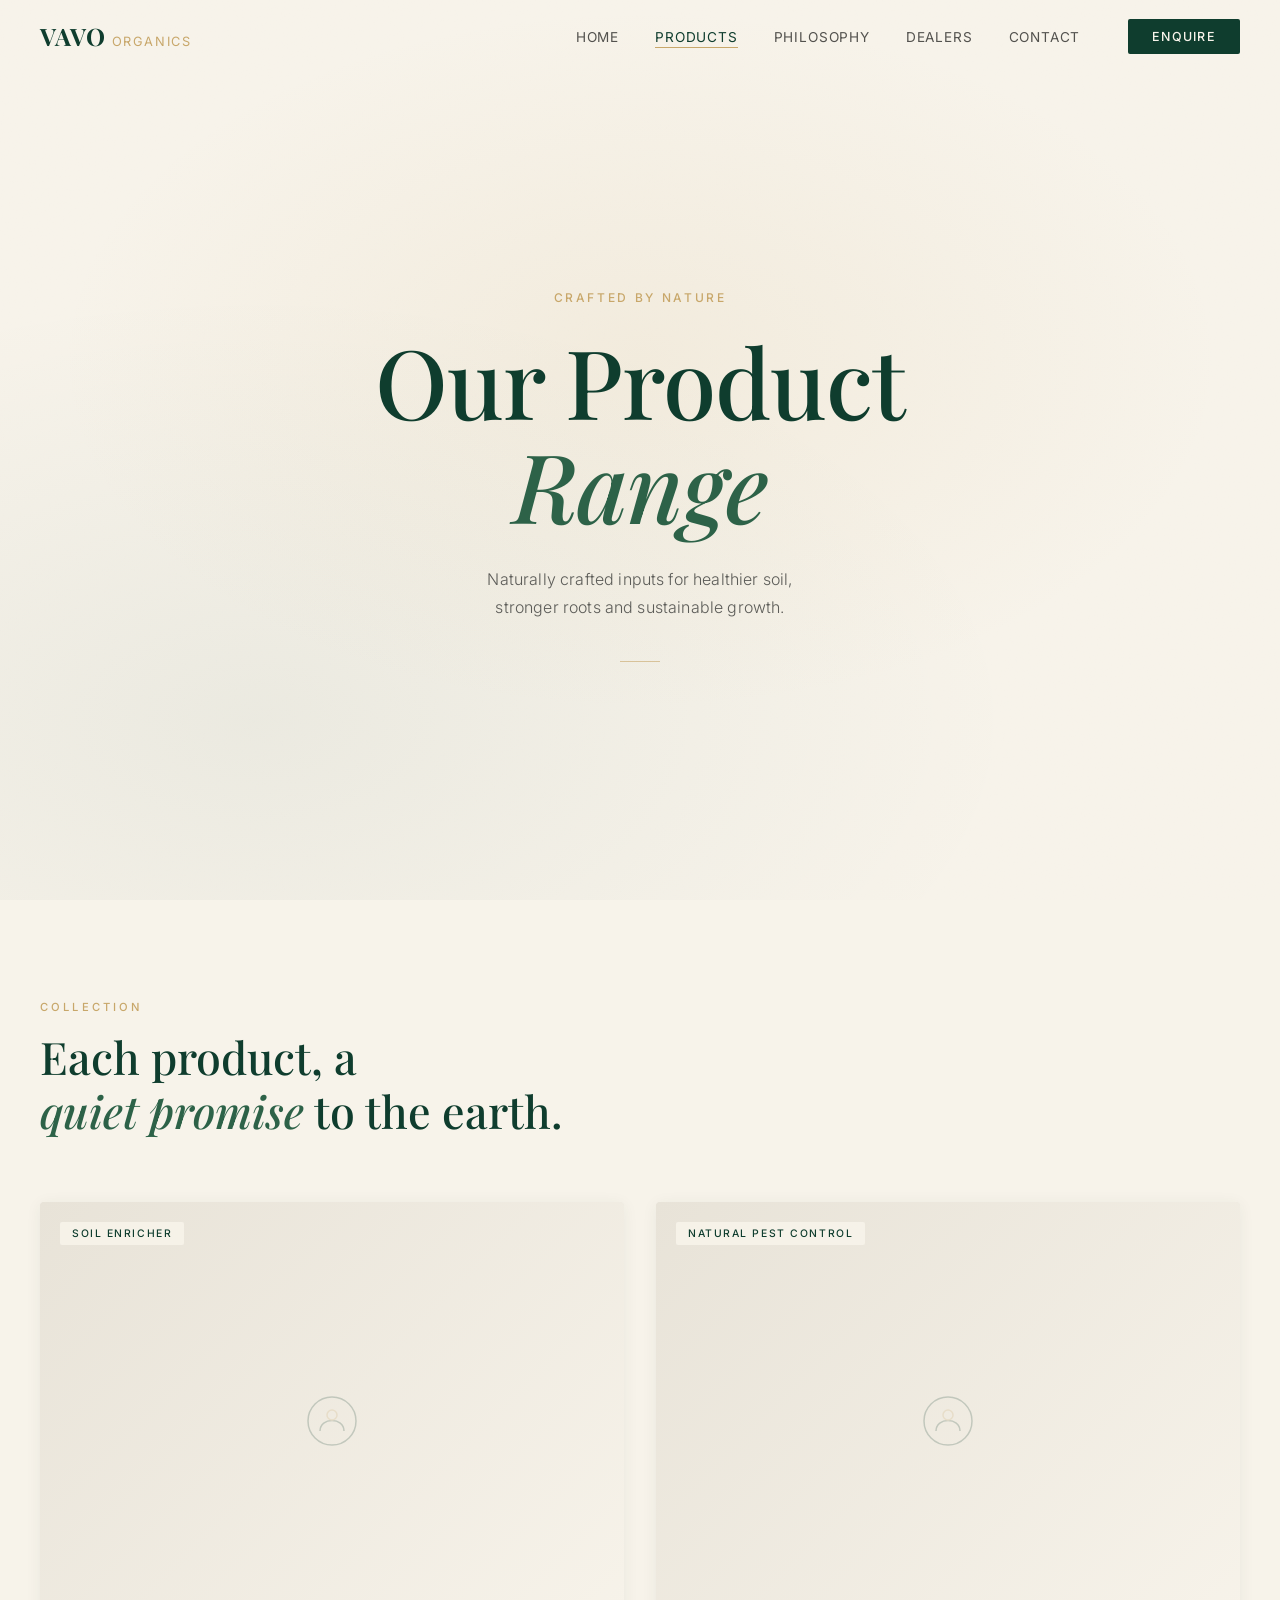
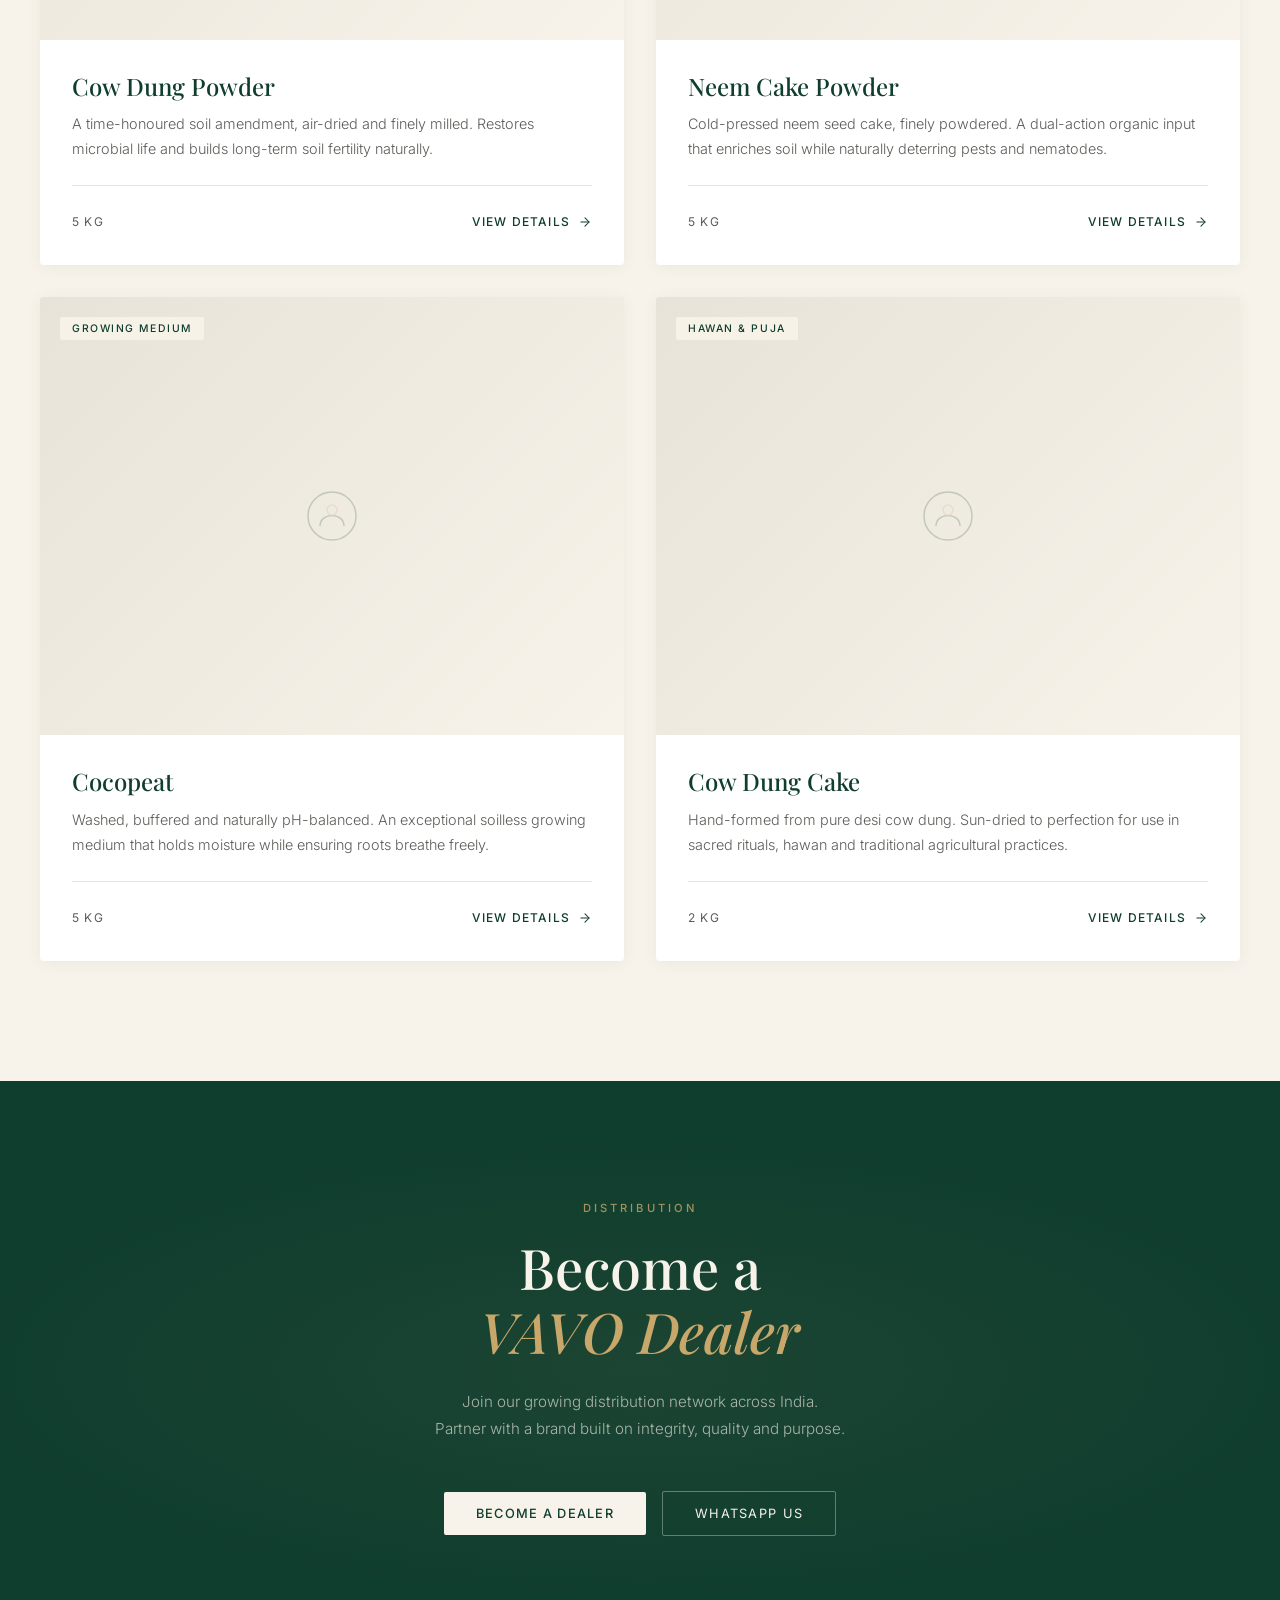
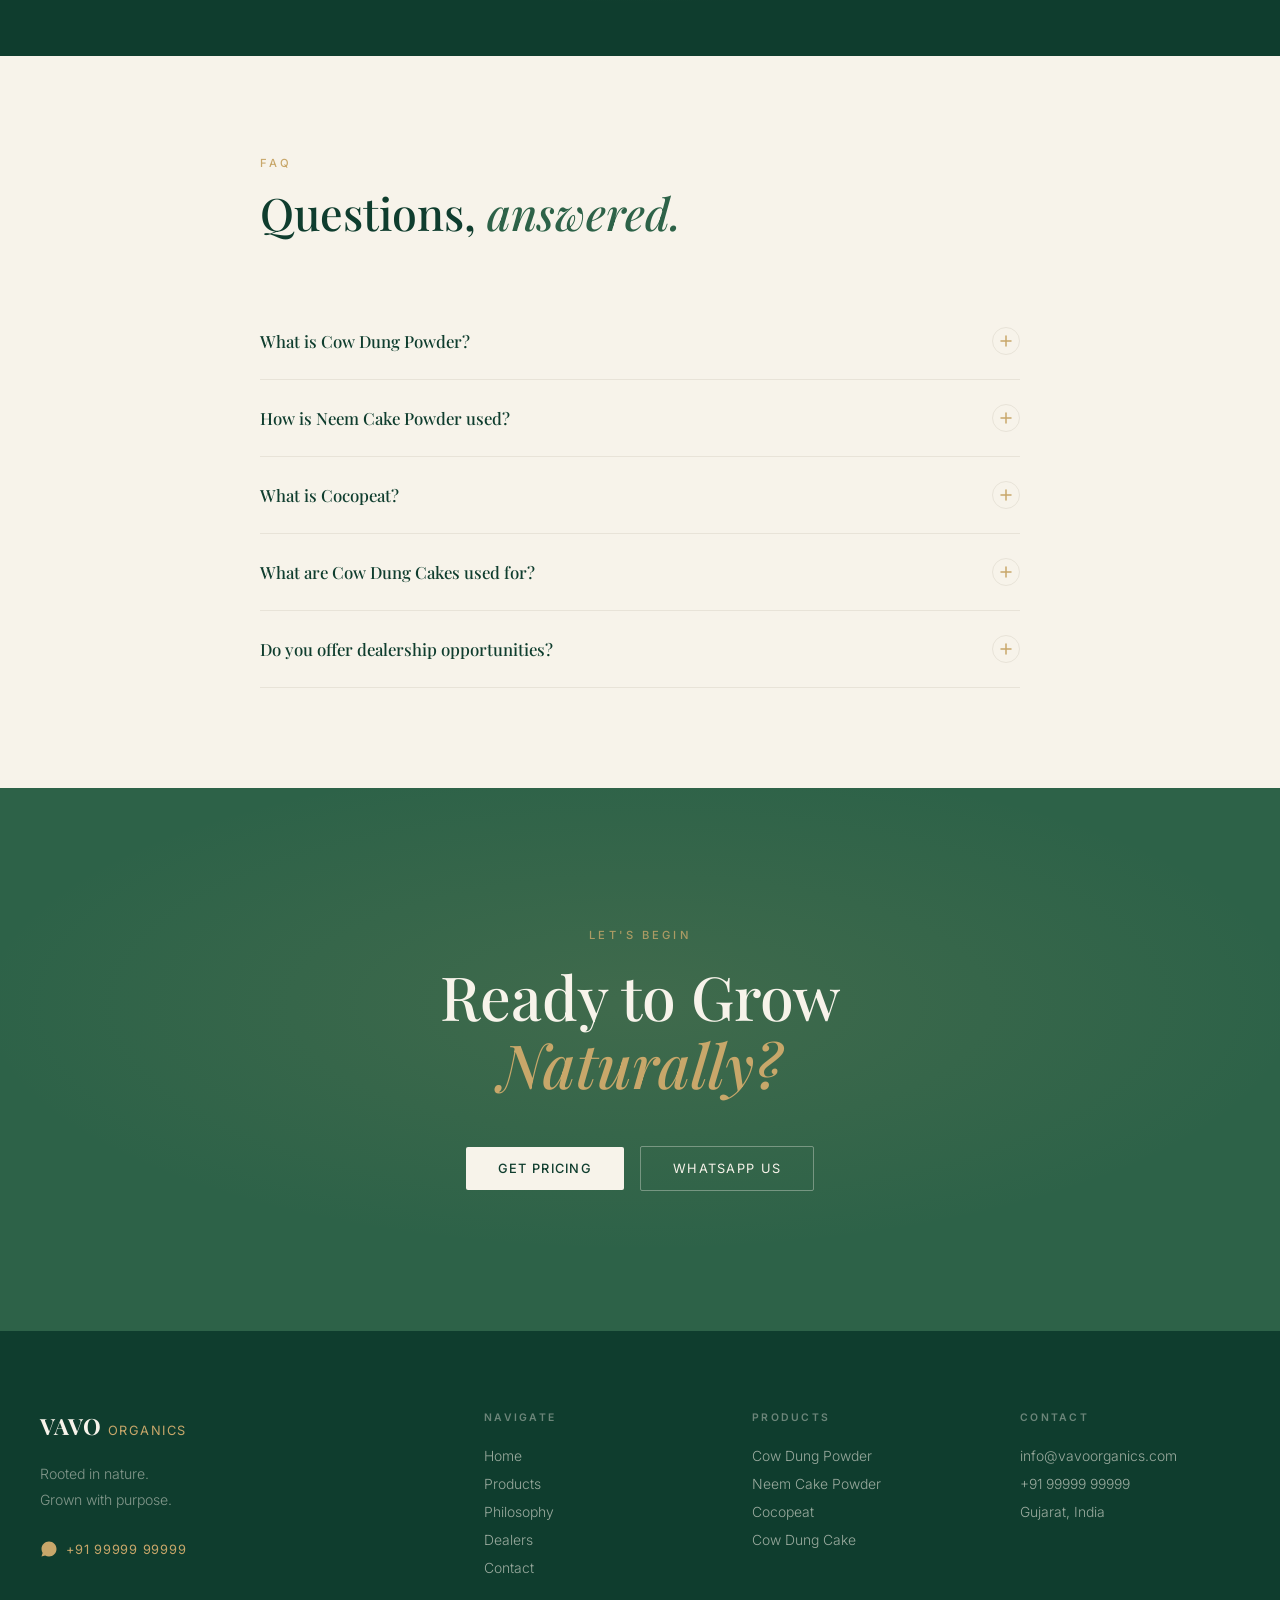
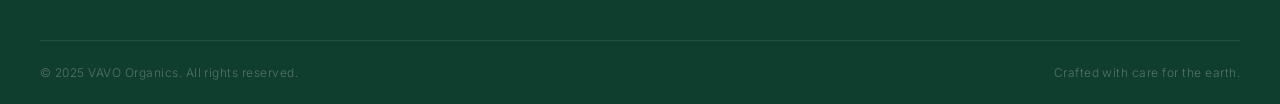
==== products.html @ 6aaead99 "Add files via upload" ====
<!DOCTYPE html>
<html lang="en">
<head>
  <meta charset="UTF-8" />
  <meta name="viewport" content="width=device-width, initial-scale=1.0" />
  <title>Our Products — VAVO Organics</title>
  <link rel="preconnect" href="https://fonts.googleapis.com" />
  <link rel="preconnect" href="https://fonts.gstatic.com" crossorigin />
  <link href="https://fonts.googleapis.com/css2?family=Playfair+Display:ital,wght@0,400;0,500;0,600;0,700;1,400;1,500&family=Inter:wght@300;400;500;600&display=swap" rel="stylesheet" />
  <link rel="stylesheet" href="products.css" />
</head>
<body>

  <!-- ══════════════════════════════════════
       NAVIGATION
  ══════════════════════════════════════ -->
  <header class="nav-header" id="nav-header">
    <nav class="nav-inner">
      <a href="index.html" class="nav-logo">
        <span class="logo-vavo">VAVO</span>
        <span class="logo-organics">Organics</span>
      </a>

      <ul class="nav-links" id="nav-links">
        <li><a href="index.html" class="nav-link">Home</a></li>
        <li><a href="products.html" class="nav-link nav-link--active">Products</a></li>
        <li><a href="index.html#philosophy" class="nav-link">Philosophy</a></li>
        <li><a href="index.html#dealers" class="nav-link">Dealers</a></li>
        <li><a href="index.html#contact" class="nav-link">Contact</a></li>
      </ul>

      <a href="https://wa.me/919999999999?text=Hello%2C%20I%20would%20like%20to%20enquire%20about%20VAVO%20Organics%20products."
         class="btn-enquire" target="_blank" rel="noopener">Enquire</a>

      <button class="nav-hamburger" id="nav-hamburger" aria-label="Toggle menu">
        <span></span><span></span><span></span>
      </button>
    </nav>
  </header>

  <!-- ══════════════════════════════════════
       HERO
  ══════════════════════════════════════ -->
  <section class="hero">
    <div class="hero-bg"></div>
    <div class="hero-content reveal">
      <p class="hero-eyebrow">Crafted by Nature</p>
      <h1 class="hero-heading">Our Product<br /><em>Range</em></h1>
      <p class="hero-sub">Naturally crafted inputs for healthier soil,<br />stronger roots and sustainable growth.</p>
      <div class="hero-divider"></div>
    </div>
  </section>

  <!-- ══════════════════════════════════════
       PRODUCT COLLECTION
  ══════════════════════════════════════ -->
  <section class="collection" id="products">
    <div class="collection-inner">
      <div class="section-label reveal">Collection</div>
      <h2 class="section-heading reveal">Each product, a<br /><em>quiet promise</em> to the earth.</h2>
      <div class="product-grid" id="product-grid">
        <!-- Dynamically injected by products.js -->
      </div>
    </div>
  </section>

  <!-- ══════════════════════════════════════
       PRODUCT DETAIL MODAL
  ══════════════════════════════════════ -->
  <div class="modal-overlay" id="modal-overlay" role="dialog" aria-modal="true" aria-labelledby="modal-title">
    <div class="modal-panel" id="modal-panel">
      <button class="modal-close" id="modal-close" aria-label="Close">&times;</button>
      <div class="modal-layout">
        <div class="modal-image-wrap">
          <img class="modal-image" id="modal-image" src="" alt="" />
          <div class="modal-badge" id="modal-badge"></div>
        </div>
        <div class="modal-body">
          <p class="modal-eyebrow" id="modal-category"></p>
          <h2 class="modal-title" id="modal-title"></h2>
          <p class="modal-weight" id="modal-weight"></p>
          <p class="modal-desc" id="modal-desc"></p>
          <div class="modal-section" id="modal-benefits-wrap">
            <h4 class="modal-section-title">Key Benefits</h4>
            <ul class="modal-list" id="modal-benefits"></ul>
          </div>
          <div class="modal-section" id="modal-usage-wrap">
            <h4 class="modal-section-title">How to Use</h4>
            <p class="modal-usage-text" id="modal-usage"></p>
          </div>
          <a class="btn-whatsapp" id="modal-whatsapp" href="#" target="_blank" rel="noopener">
            <svg width="20" height="20" viewBox="0 0 24 24" fill="currentColor"><path d="M17.472 14.382c-.297-.149-1.758-.867-2.03-.967-.273-.099-.471-.148-.67.15-.197.297-.767.966-.94 1.164-.173.199-.347.223-.644.075-.297-.15-1.255-.463-2.39-1.475-.883-.788-1.48-1.761-1.653-2.059-.173-.297-.018-.458.13-.606.134-.133.298-.347.446-.52.149-.174.198-.298.298-.497.099-.198.05-.371-.025-.52-.075-.149-.669-1.612-.916-2.207-.242-.579-.487-.5-.669-.51-.173-.008-.371-.01-.57-.01-.198 0-.52.074-.792.372-.272.297-1.04 1.016-1.04 2.479 0 1.462 1.065 2.875 1.213 3.074.149.198 2.096 3.2 5.077 4.487.709.306 1.262.489 1.694.625.712.227 1.36.195 1.871.118.571-.085 1.758-.719 2.006-1.413.248-.694.248-1.289.173-1.413-.074-.124-.272-.198-.57-.347z"/><path d="M12.004 2.003C6.478 2.003 2.003 6.478 2.003 12.004c0 1.932.535 3.735 1.465 5.275L2 22l4.84-1.45A9.932 9.932 0 0012.004 22c5.526 0 10.001-4.475 10.001-10.001 0-5.527-4.475-10-10.001-10z"/></svg>
            Enquire on WhatsApp
          </a>
        </div>
      </div>
    </div>
  </div>

  <!-- ══════════════════════════════════════
       DEALER SECTION
  ══════════════════════════════════════ -->
  <section class="dealer-section" id="dealers">
    <div class="dealer-inner reveal">
      <p class="dealer-eyebrow">Distribution</p>
      <h2 class="dealer-heading">Become a<br /><em>VAVO Dealer</em></h2>
      <p class="dealer-text">Join our growing distribution network across India.<br />Partner with a brand built on integrity, quality and purpose.</p>
      <div class="dealer-actions">
        <a href="index.html#contact" class="btn-primary">Become a Dealer</a>
        <a href="https://wa.me/919999999999?text=I%20am%20interested%20in%20becoming%20a%20VAVO%20Organics%20dealer."
           class="btn-ghost" target="_blank" rel="noopener">WhatsApp Us</a>
      </div>
    </div>
  </section>

  <!-- ══════════════════════════════════════
       FAQ
  ══════════════════════════════════════ -->
  <section class="faq-section" id="faq">
    <div class="faq-inner">
      <div class="section-label reveal">FAQ</div>
      <h2 class="section-heading reveal">Questions, <em>answered.</em></h2>
      <div class="faq-list" id="faq-list">
        <!-- Injected by JS -->
      </div>
    </div>
  </section>

  <!-- ══════════════════════════════════════
       FINAL CTA
  ══════════════════════════════════════ -->
  <section class="cta-section">
    <div class="cta-texture"></div>
    <div class="cta-inner reveal">
      <p class="cta-eyebrow">Let's Begin</p>
      <h2 class="cta-heading">Ready to Grow<br /><em>Naturally?</em></h2>
      <div class="cta-actions">
        <a href="https://wa.me/919999999999?text=I%20would%20like%20to%20get%20pricing%20for%20VAVO%20Organics%20products."
           class="btn-primary" target="_blank" rel="noopener">Get Pricing</a>
        <a href="https://wa.me/919999999999" class="btn-ghost" target="_blank" rel="noopener">WhatsApp Us</a>
      </div>
    </div>
  </section>

  <!-- ══════════════════════════════════════
       FOOTER
  ══════════════════════════════════════ -->
  <footer class="site-footer">
    <div class="footer-inner">
      <div class="footer-brand">
        <a href="index.html" class="footer-logo">
          <span class="logo-vavo">VAVO</span>
          <span class="logo-organics">Organics</span>
        </a>
        <p class="footer-tagline">Rooted in nature. <br />Grown with purpose.</p>
        <a href="https://wa.me/919999999999" class="footer-whatsapp" target="_blank" rel="noopener">
          <svg width="18" height="18" viewBox="0 0 24 24" fill="currentColor"><path d="M17.472 14.382c-.297-.149-1.758-.867-2.03-.967-.273-.099-.471-.148-.67.15-.197.297-.767.966-.94 1.164-.173.199-.347.223-.644.075-.297-.15-1.255-.463-2.39-1.475-.883-.788-1.48-1.761-1.653-2.059-.173-.297-.018-.458.13-.606.134-.133.298-.347.446-.52.149-.174.198-.298.298-.497.099-.198.05-.371-.025-.52-.075-.149-.669-1.612-.916-2.207-.242-.579-.487-.5-.669-.51-.173-.008-.371-.01-.57-.01-.198 0-.52.074-.792.372-.272.297-1.04 1.016-1.04 2.479 0 1.462 1.065 2.875 1.213 3.074.149.198 2.096 3.2 5.077 4.487.709.306 1.262.489 1.694.625.712.227 1.36.195 1.871.118.571-.085 1.758-.719 2.006-1.413.248-.694.248-1.289.173-1.413-.074-.124-.272-.198-.57-.347z"/><path d="M12.004 2.003C6.478 2.003 2.003 6.478 2.003 12.004c0 1.932.535 3.735 1.465 5.275L2 22l4.84-1.45A9.932 9.932 0 0012.004 22c5.526 0 10.001-4.475 10.001-10.001 0-5.527-4.475-10-10.001-10z"/></svg>
          +91 99999 99999
        </a>
      </div>
      <div class="footer-col">
        <h4 class="footer-col-title">Navigate</h4>
        <ul class="footer-col-links">
          <li><a href="index.html">Home</a></li>
          <li><a href="products.html">Products</a></li>
          <li><a href="index.html#philosophy">Philosophy</a></li>
          <li><a href="index.html#dealers">Dealers</a></li>
          <li><a href="index.html#contact">Contact</a></li>
        </ul>
      </div>
      <div class="footer-col">
        <h4 class="footer-col-title">Products</h4>
        <ul class="footer-col-links">
          <li><a href="#products">Cow Dung Powder</a></li>
          <li><a href="#products">Neem Cake Powder</a></li>
          <li><a href="#products">Cocopeat</a></li>
          <li><a href="#products">Cow Dung Cake</a></li>
        </ul>
      </div>
      <div class="footer-col">
        <h4 class="footer-col-title">Contact</h4>
        <ul class="footer-col-links footer-col-links--contact">
          <li>info@vavoorganics.com</li>
          <li>+91 99999 99999</li>
          <li>Gujarat, India</li>
        </ul>
      </div>
    </div>
    <div class="footer-bottom">
      <p>&copy; 2025 VAVO Organics. All rights reserved.</p>
      <p>Crafted with care for the earth.</p>
    </div>
  </footer>

  <script src="products.js"></script>
</body>
</html>
---- products.css ----
/* ════════════════════════════════════════════
   VAVO ORGANICS — products.css
   Premium Luxury Organic Brand
   Design Language: Aesop × Apple × Fine Terroir
════════════════════════════════════════════ */

/* ─── TOKENS ─────────────────────────────── */
:root {
  --forest:    #0F3D2E;
  --parchment: #F7F3EA;
  --gold:      #C8A76A;
  --sage:      #2D6248;
  --mist:      #E8E3D8;
  --text:      #1C1C1A;
  --text-muted:#5C5C58;
  --white:     #FFFFFF;

  --ff-head:  'Playfair Display', Georgia, serif;
  --ff-body:  'Inter', system-ui, sans-serif;

  --ease-luxury: cubic-bezier(0.25, 0.46, 0.45, 0.94);
  --ease-spring: cubic-bezier(0.34, 1.56, 0.64, 1);

  --nav-h: 72px;
}

/* ─── RESET ──────────────────────────────── */
*, *::before, *::after { box-sizing: border-box; margin: 0; padding: 0; }
html { scroll-behavior: smooth; -webkit-font-smoothing: antialiased; }
body {
  font-family: var(--ff-body);
  color: var(--text);
  background: var(--parchment);
  overflow-x: hidden;
}
a { text-decoration: none; color: inherit; }
ul { list-style: none; }
img { display: block; max-width: 100%; }
button { cursor: pointer; border: none; background: none; font-family: inherit; }

/* ─── REVEAL ANIMATION ───────────────────── */
.reveal {
  opacity: 0;
  transform: translateY(32px);
  transition: opacity 0.8s var(--ease-luxury), transform 0.8s var(--ease-luxury);
}
.reveal.visible {
  opacity: 1;
  transform: translateY(0);
}
.reveal-delay-1 { transition-delay: 0.1s; }
.reveal-delay-2 { transition-delay: 0.2s; }
.reveal-delay-3 { transition-delay: 0.3s; }
.reveal-delay-4 { transition-delay: 0.4s; }

/* ─── NAVIGATION ─────────────────────────── */
.nav-header {
  position: fixed;
  top: 0; left: 0; right: 0;
  height: var(--nav-h);
  z-index: 900;
  transition: background 0.4s var(--ease-luxury), box-shadow 0.4s var(--ease-luxury);
}
.nav-header.scrolled {
  background: rgba(247, 243, 234, 0.88);
  backdrop-filter: blur(20px) saturate(1.4);
  -webkit-backdrop-filter: blur(20px) saturate(1.4);
  box-shadow: 0 1px 0 rgba(15, 61, 46, 0.08);
}
.nav-inner {
  max-width: 1280px;
  margin: 0 auto;
  padding: 0 40px;
  height: 100%;
  display: flex;
  align-items: center;
  gap: 48px;
}
.nav-logo {
  display: flex;
  align-items: baseline;
  gap: 6px;
  flex-shrink: 0;
}
.logo-vavo {
  font-family: var(--ff-head);
  font-size: 1.5rem;
  font-weight: 700;
  letter-spacing: 0.04em;
  color: var(--forest);
}
.logo-organics {
  font-family: var(--ff-body);
  font-size: 0.8rem;
  font-weight: 400;
  letter-spacing: 0.12em;
  color: var(--gold);
  text-transform: uppercase;
}
.nav-links {
  display: flex;
  align-items: center;
  gap: 36px;
  margin-left: auto;
}
.nav-link {
  font-size: 0.85rem;
  font-weight: 400;
  letter-spacing: 0.06em;
  color: var(--text);
  text-transform: uppercase;
  opacity: 0.75;
  transition: opacity 0.25s, color 0.25s;
  position: relative;
}
.nav-link::after {
  content: '';
  position: absolute;
  bottom: -3px; left: 0; right: 0;
  height: 1px;
  background: var(--gold);
  transform: scaleX(0);
  transform-origin: left;
  transition: transform 0.3s var(--ease-luxury);
}
.nav-link:hover { opacity: 1; color: var(--forest); }
.nav-link:hover::after { transform: scaleX(1); }
.nav-link--active { opacity: 1; color: var(--forest); }
.nav-link--active::after { transform: scaleX(1); }

.btn-enquire {
  display: inline-flex;
  align-items: center;
  padding: 10px 24px;
  background: var(--forest);
  color: var(--parchment);
  font-size: 0.78rem;
  font-weight: 500;
  letter-spacing: 0.1em;
  text-transform: uppercase;
  border-radius: 2px;
  flex-shrink: 0;
  transition: background 0.3s var(--ease-luxury), transform 0.2s;
}
.btn-enquire:hover {
  background: var(--sage);
  transform: translateY(-1px);
}

.nav-hamburger {
  display: none;
  flex-direction: column;
  gap: 5px;
  padding: 4px;
  margin-left: auto;
}
.nav-hamburger span {
  display: block;
  width: 24px; height: 1.5px;
  background: var(--forest);
  transition: transform 0.3s, opacity 0.3s;
}
.nav-hamburger.open span:nth-child(1) { transform: translateY(6.5px) rotate(45deg); }
.nav-hamburger.open span:nth-child(2) { opacity: 0; }
.nav-hamburger.open span:nth-child(3) { transform: translateY(-6.5px) rotate(-45deg); }

/* ─── HERO ───────────────────────────────── */
.hero {
  min-height: 100svh;
  display: flex;
  align-items: center;
  justify-content: center;
  text-align: center;
  position: relative;
  padding: calc(var(--nav-h) + 60px) 24px 80px;
  overflow: hidden;
}
.hero-bg {
  position: absolute;
  inset: 0;
  background:
    radial-gradient(ellipse 70% 60% at 50% 40%, rgba(200,167,106,0.10) 0%, transparent 65%),
    radial-gradient(ellipse 100% 80% at 20% 80%, rgba(15,61,46,0.05) 0%, transparent 60%),
    var(--parchment);
  z-index: 0;
}
/* Noise texture overlay */
.hero-bg::after {
  content: '';
  position: absolute;
  inset: 0;
  background-image: url("data:image/svg+xml,%3Csvg xmlns='http://www.w3.org/2000/svg' width='400' height='400'%3E%3Cfilter id='n'%3E%3CfeTurbulence type='fractalNoise' baseFrequency='0.85' numOctaves='4' stitchTiles='stitch'/%3E%3C/filter%3E%3Crect width='400' height='400' filter='url(%23n)' opacity='0.025'/%3E%3C/svg%3E");
  opacity: 0.5;
  pointer-events: none;
}
.hero-content {
  position: relative;
  z-index: 1;
  max-width: 680px;
}
.hero-eyebrow {
  font-family: var(--ff-body);
  font-size: 0.75rem;
  font-weight: 500;
  letter-spacing: 0.22em;
  text-transform: uppercase;
  color: var(--gold);
  margin-bottom: 24px;
}
.hero-heading {
  font-family: var(--ff-head);
  font-size: clamp(3rem, 8vw, 6rem);
  font-weight: 500;
  line-height: 1.08;
  color: var(--forest);
  margin-bottom: 28px;
  letter-spacing: -0.01em;
}
.hero-heading em {
  font-style: italic;
  color: var(--sage);
}
.hero-sub {
  font-size: 1rem;
  font-weight: 300;
  line-height: 1.75;
  color: var(--text-muted);
  letter-spacing: 0.01em;
}
.hero-divider {
  width: 40px;
  height: 1px;
  background: var(--gold);
  margin: 40px auto 0;
  opacity: 0.6;
}

/* ─── SHARED SECTION LABELS ──────────────── */
.section-label {
  font-size: 0.7rem;
  font-weight: 500;
  letter-spacing: 0.28em;
  text-transform: uppercase;
  color: var(--gold);
  margin-bottom: 16px;
}
.section-heading {
  font-family: var(--ff-head);
  font-size: clamp(1.8rem, 4vw, 2.8rem);
  font-weight: 500;
  line-height: 1.2;
  color: var(--forest);
  margin-bottom: 64px;
}
.section-heading em {
  font-style: italic;
  color: var(--sage);
}

/* ─── SHARED BUTTONS ─────────────────────── */
.btn-primary {
  display: inline-flex;
  align-items: center;
  gap: 8px;
  padding: 14px 32px;
  background: var(--parchment);
  color: var(--forest);
  font-size: 0.8rem;
  font-weight: 500;
  letter-spacing: 0.1em;
  text-transform: uppercase;
  border-radius: 2px;
  transition: background 0.3s, transform 0.2s, box-shadow 0.3s;
}
.btn-primary:hover {
  background: var(--mist);
  transform: translateY(-2px);
  box-shadow: 0 8px 24px rgba(15,61,46,0.12);
}
.btn-ghost {
  display: inline-flex;
  align-items: center;
  gap: 8px;
  padding: 14px 32px;
  border: 1px solid rgba(247,243,234,0.35);
  color: var(--parchment);
  font-size: 0.8rem;
  font-weight: 400;
  letter-spacing: 0.1em;
  text-transform: uppercase;
  border-radius: 2px;
  transition: border-color 0.3s, background 0.3s, transform 0.2s;
}
.btn-ghost:hover {
  border-color: rgba(247,243,234,0.7);
  background: rgba(247,243,234,0.08);
  transform: translateY(-2px);
}

/* ─── PRODUCT COLLECTION ─────────────────── */
.collection {
  padding: 100px 24px 120px;
}
.collection-inner {
  max-width: 1200px;
  margin: 0 auto;
}
.product-grid {
  display: grid;
  grid-template-columns: repeat(2, 1fr);
  gap: 32px;
}

/* ─── PRODUCT CARD ───────────────────────── */
.product-card {
  background: var(--white);
  border-radius: 4px;
  overflow: hidden;
  display: flex;
  flex-direction: column;
  cursor: pointer;
  box-shadow: 0 2px 16px rgba(15,61,46,0.06);
  transition: transform 0.45s var(--ease-luxury), box-shadow 0.45s var(--ease-luxury);
  opacity: 0;
  transform: translateY(40px);
}
.product-card.visible {
  opacity: 1;
  transform: translateY(0);
}
.product-card:hover {
  transform: translateY(-8px);
  box-shadow: 0 24px 56px rgba(15,61,46,0.14);
}
.card-image-wrap {
  position: relative;
  aspect-ratio: 4/3;
  overflow: hidden;
  background: var(--mist);
}
.card-image {
  width: 100%; height: 100%;
  object-fit: cover;
  transition: transform 0.7s var(--ease-luxury);
}
.product-card:hover .card-image {
  transform: scale(1.04);
}
/* Fallback placeholder when image missing */
.card-image-placeholder {
  width: 100%; height: 100%;
  display: flex;
  align-items: center;
  justify-content: center;
  background: linear-gradient(135deg, var(--mist) 0%, var(--parchment) 100%);
}
.card-image-placeholder svg {
  opacity: 0.2;
}
.card-badge {
  position: absolute;
  top: 20px; left: 20px;
  padding: 5px 12px;
  background: rgba(247,243,234,0.92);
  backdrop-filter: blur(8px);
  -webkit-backdrop-filter: blur(8px);
  font-size: 0.65rem;
  font-weight: 500;
  letter-spacing: 0.15em;
  text-transform: uppercase;
  color: var(--forest);
  border-radius: 2px;
}
.card-body {
  padding: 32px 32px 28px;
  flex: 1;
  display: flex;
  flex-direction: column;
}
.card-name {
  font-family: var(--ff-head);
  font-size: 1.5rem;
  font-weight: 500;
  color: var(--forest);
  margin-bottom: 12px;
  line-height: 1.2;
}
.card-desc {
  font-size: 0.9rem;
  line-height: 1.7;
  color: var(--text-muted);
  font-weight: 300;
  flex: 1;
  margin-bottom: 24px;
}
.card-footer {
  display: flex;
  align-items: center;
  justify-content: space-between;
  padding-top: 20px;
  border-top: 1px solid var(--mist);
}
.card-weight {
  font-size: 0.75rem;
  font-weight: 400;
  letter-spacing: 0.1em;
  color: var(--text-muted);
  text-transform: uppercase;
}
.card-cta {
  display: inline-flex;
  align-items: center;
  gap: 8px;
  font-size: 0.75rem;
  font-weight: 500;
  letter-spacing: 0.1em;
  text-transform: uppercase;
  color: var(--forest);
  padding: 8px 0;
  position: relative;
}
.card-cta::after {
  content: '';
  position: absolute;
  bottom: 4px; left: 0; right: 0;
  height: 1px;
  background: var(--gold);
  transform: scaleX(0);
  transform-origin: left;
  transition: transform 0.3s var(--ease-luxury);
}
.product-card:hover .card-cta::after { transform: scaleX(1); }
.card-cta svg {
  transition: transform 0.3s var(--ease-luxury);
}
.product-card:hover .card-cta svg { transform: translateX(4px); }

/* ─── MODAL ──────────────────────────────── */
.modal-overlay {
  position: fixed;
  inset: 0;
  z-index: 1000;
  display: flex;
  align-items: center;
  justify-content: center;
  padding: 24px;
  background: rgba(15,30,24,0.7);
  backdrop-filter: blur(12px);
  -webkit-backdrop-filter: blur(12px);
  opacity: 0;
  pointer-events: none;
  transition: opacity 0.4s var(--ease-luxury);
}
.modal-overlay.open {
  opacity: 1;
  pointer-events: all;
}
.modal-panel {
  position: relative;
  width: 100%;
  max-width: 860px;
  max-height: 90svh;
  overflow-y: auto;
  background: var(--parchment);
  border-radius: 6px;
  box-shadow: 0 40px 100px rgba(0,0,0,0.3);
  transform: translateY(32px) scale(0.97);
  transition: transform 0.45s var(--ease-luxury);
}
.modal-overlay.open .modal-panel {
  transform: translateY(0) scale(1);
}
.modal-close {
  position: absolute;
  top: 20px; right: 24px;
  width: 36px; height: 36px;
  border-radius: 50%;
  background: rgba(15,61,46,0.08);
  font-size: 1.2rem;
  color: var(--forest);
  display: flex;
  align-items: center;
  justify-content: center;
  z-index: 10;
  transition: background 0.25s, transform 0.25s;
}
.modal-close:hover { background: rgba(15,61,46,0.15); transform: rotate(90deg); }
.modal-layout {
  display: grid;
  grid-template-columns: 1fr 1fr;
}
.modal-image-wrap {
  position: relative;
  overflow: hidden;
  min-height: 420px;
  background: var(--mist);
  border-radius: 6px 0 0 6px;
}
.modal-image {
  width: 100%; height: 100%;
  object-fit: cover;
}
.modal-badge {
  position: absolute;
  top: 20px; left: 20px;
  padding: 5px 12px;
  background: rgba(247,243,234,0.92);
  backdrop-filter: blur(8px);
  font-size: 0.65rem;
  font-weight: 500;
  letter-spacing: 0.15em;
  text-transform: uppercase;
  color: var(--forest);
  border-radius: 2px;
}
.modal-body {
  padding: 48px 40px;
  display: flex;
  flex-direction: column;
}
.modal-eyebrow {
  font-size: 0.7rem;
  font-weight: 500;
  letter-spacing: 0.22em;
  text-transform: uppercase;
  color: var(--gold);
  margin-bottom: 12px;
}
.modal-title {
  font-family: var(--ff-head);
  font-size: 1.8rem;
  font-weight: 500;
  color: var(--forest);
  line-height: 1.2;
  margin-bottom: 8px;
}
.modal-weight {
  font-size: 0.75rem;
  letter-spacing: 0.1em;
  text-transform: uppercase;
  color: var(--text-muted);
  margin-bottom: 20px;
  padding-bottom: 20px;
  border-bottom: 1px solid var(--mist);
}
.modal-desc {
  font-size: 0.9rem;
  line-height: 1.75;
  color: var(--text-muted);
  font-weight: 300;
  margin-bottom: 24px;
}
.modal-section {
  margin-bottom: 20px;
}
.modal-section-title {
  font-size: 0.7rem;
  font-weight: 600;
  letter-spacing: 0.18em;
  text-transform: uppercase;
  color: var(--forest);
  margin-bottom: 10px;
}
.modal-list {
  padding-left: 0;
  list-style: none;
  display: flex;
  flex-direction: column;
  gap: 6px;
}
.modal-list li {
  font-size: 0.87rem;
  line-height: 1.6;
  color: var(--text-muted);
  font-weight: 300;
  padding-left: 16px;
  position: relative;
}
.modal-list li::before {
  content: '—';
  position: absolute;
  left: 0;
  color: var(--gold);
  font-size: 0.7rem;
}
.modal-usage-text {
  font-size: 0.87rem;
  line-height: 1.7;
  color: var(--text-muted);
  font-weight: 300;
}
.btn-whatsapp {
  display: inline-flex;
  align-items: center;
  gap: 10px;
  margin-top: auto;
  padding-top: 24px;
  padding: 14px 24px;
  background: var(--forest);
  color: var(--parchment);
  font-size: 0.78rem;
  font-weight: 500;
  letter-spacing: 0.1em;
  text-transform: uppercase;
  border-radius: 2px;
  align-self: flex-start;
  margin-top: auto;
  transition: background 0.3s, transform 0.2s;
}
.btn-whatsapp:hover { background: var(--sage); transform: translateY(-1px); }

/* ─── DEALER SECTION ─────────────────────── */
.dealer-section {
  padding: 120px 24px;
  background: var(--forest);
  text-align: center;
  position: relative;
  overflow: hidden;
}
.dealer-section::before {
  content: '';
  position: absolute;
  inset: 0;
  background: radial-gradient(ellipse 80% 60% at 50% 50%, rgba(200,167,106,0.07) 0%, transparent 70%);
  pointer-events: none;
}
.dealer-inner {
  position: relative;
  z-index: 1;
  max-width: 600px;
  margin: 0 auto;
}
.dealer-eyebrow {
  font-size: 0.7rem;
  font-weight: 500;
  letter-spacing: 0.28em;
  text-transform: uppercase;
  color: var(--gold);
  margin-bottom: 20px;
  opacity: 0.8;
}
.dealer-heading {
  font-family: var(--ff-head);
  font-size: clamp(2rem, 5vw, 3.5rem);
  font-weight: 500;
  line-height: 1.15;
  color: var(--parchment);
  margin-bottom: 24px;
}
.dealer-heading em { font-style: italic; color: var(--gold); }
.dealer-text {
  font-size: 0.95rem;
  line-height: 1.8;
  color: rgba(247,243,234,0.65);
  font-weight: 300;
  margin-bottom: 48px;
}
.dealer-actions {
  display: flex;
  align-items: center;
  justify-content: center;
  gap: 16px;
  flex-wrap: wrap;
}

/* ─── FAQ ────────────────────────────────── */
.faq-section {
  padding: 100px 24px;
  background: var(--parchment);
}
.faq-inner {
  max-width: 760px;
  margin: 0 auto;
}
.faq-list {
  display: flex;
  flex-direction: column;
  gap: 0;
}
.faq-item {
  border-bottom: 1px solid var(--mist);
  opacity: 0;
  transform: translateY(20px);
  transition: opacity 0.6s var(--ease-luxury), transform 0.6s var(--ease-luxury);
}
.faq-item.visible {
  opacity: 1;
  transform: translateY(0);
}
.faq-question {
  width: 100%;
  display: flex;
  align-items: center;
  justify-content: space-between;
  gap: 24px;
  padding: 24px 0;
  font-family: var(--ff-head);
  font-size: 1.05rem;
  font-weight: 500;
  color: var(--forest);
  text-align: left;
  cursor: pointer;
  transition: color 0.25s;
}
.faq-question:hover { color: var(--sage); }
.faq-icon {
  width: 28px; height: 28px;
  flex-shrink: 0;
  border-radius: 50%;
  border: 1px solid var(--mist);
  display: flex;
  align-items: center;
  justify-content: center;
  transition: background 0.3s, border-color 0.3s, transform 0.4s var(--ease-luxury);
  color: var(--gold);
}
.faq-item.open .faq-icon {
  background: var(--forest);
  border-color: var(--forest);
  color: var(--parchment);
  transform: rotate(45deg);
}
.faq-answer {
  overflow: hidden;
  max-height: 0;
  transition: max-height 0.5s var(--ease-luxury);
}
.faq-answer-inner {
  padding-bottom: 24px;
  font-size: 0.9rem;
  line-height: 1.8;
  color: var(--text-muted);
  font-weight: 300;
}

/* ─── FINAL CTA ──────────────────────────── */
.cta-section {
  padding: 140px 24px;
  background: var(--sage);
  text-align: center;
  position: relative;
  overflow: hidden;
}
.cta-texture {
  position: absolute;
  inset: 0;
  background: radial-gradient(ellipse 80% 70% at 50% 40%, rgba(200,167,106,0.12) 0%, transparent 65%);
  pointer-events: none;
}
.cta-inner {
  position: relative;
  z-index: 1;
  max-width: 560px;
  margin: 0 auto;
}
.cta-eyebrow {
  font-size: 0.7rem;
  font-weight: 500;
  letter-spacing: 0.28em;
  text-transform: uppercase;
  color: rgba(200,167,106,0.8);
  margin-bottom: 20px;
}
.cta-heading {
  font-family: var(--ff-head);
  font-size: clamp(2.2rem, 5.5vw, 3.8rem);
  font-weight: 500;
  color: var(--parchment);
  line-height: 1.12;
  margin-bottom: 48px;
}
.cta-heading em { font-style: italic; color: var(--gold); }
.cta-actions {
  display: flex;
  align-items: center;
  justify-content: center;
  gap: 16px;
  flex-wrap: wrap;
}
.cta-section .btn-primary {
  background: var(--parchment);
  color: var(--forest);
}
.cta-section .btn-primary:hover { background: var(--white); }

/* ─── FOOTER ─────────────────────────────── */
.site-footer {
  background: var(--forest);
  padding: 80px 24px 0;
}
.footer-inner {
  max-width: 1200px;
  margin: 0 auto;
  display: grid;
  grid-template-columns: 1.8fr 1fr 1fr 1fr;
  gap: 48px;
  padding-bottom: 64px;
  border-bottom: 1px solid rgba(247,243,234,0.1);
}
.footer-logo {
  display: flex;
  align-items: baseline;
  gap: 6px;
  margin-bottom: 20px;
}
.footer-logo .logo-vavo { font-size: 1.4rem; color: var(--parchment); }
.footer-logo .logo-organics { color: var(--gold); }
.footer-tagline {
  font-size: 0.88rem;
  line-height: 1.8;
  color: rgba(247,243,234,0.5);
  font-weight: 300;
  margin-bottom: 28px;
}
.footer-whatsapp {
  display: inline-flex;
  align-items: center;
  gap: 8px;
  font-size: 0.8rem;
  font-weight: 400;
  letter-spacing: 0.06em;
  color: var(--gold);
  transition: opacity 0.25s;
}
.footer-whatsapp:hover { opacity: 0.75; }
.footer-col-title {
  font-size: 0.65rem;
  font-weight: 600;
  letter-spacing: 0.22em;
  text-transform: uppercase;
  color: rgba(247,243,234,0.4);
  margin-bottom: 24px;
}
.footer-col-links {
  display: flex;
  flex-direction: column;
  gap: 12px;
}
.footer-col-links li,
.footer-col-links a {
  font-size: 0.87rem;
  font-weight: 300;
  color: rgba(247,243,234,0.6);
  transition: color 0.25s;
}
.footer-col-links a:hover { color: var(--gold); }
.footer-col-links--contact li { cursor: default; }
.footer-bottom {
  max-width: 1200px;
  margin: 0 auto;
  padding: 24px 0;
  display: flex;
  align-items: center;
  justify-content: space-between;
  gap: 16px;
  flex-wrap: wrap;
}
.footer-bottom p {
  font-size: 0.75rem;
  color: rgba(247,243,234,0.3);
  font-weight: 300;
  letter-spacing: 0.04em;
}

/* ─── REDUCED MOTION ─────────────────────── */
@media (prefers-reduced-motion: reduce) {
  *, *::before, *::after { transition-duration: 0.01ms !important; animation-duration: 0.01ms !important; }
}

/* ─── RESPONSIVE ─────────────────────────── */
@media (max-width: 1024px) {
  .footer-inner {
    grid-template-columns: 1fr 1fr;
    gap: 40px;
  }
}

@media (max-width: 768px) {
  :root { --nav-h: 64px; }

  .nav-links, .btn-enquire { display: none; }
  .nav-hamburger { display: flex; }

  /* Mobile nav overlay */
  .nav-links.mobile-open {
    display: flex;
    flex-direction: column;
    position: fixed;
    top: var(--nav-h); left: 0; right: 0;
    background: var(--parchment);
    padding: 32px 24px;
    gap: 24px;
    box-shadow: 0 20px 40px rgba(15,61,46,0.1);
    border-top: 1px solid var(--mist);
  }
  .nav-links.mobile-open .nav-link {
    font-size: 0.95rem;
  }
  .nav-links.mobile-open + .btn-enquire {
    display: flex;
    margin: 0 24px 24px;
    position: fixed;
    bottom: 0; left: 0; right: 0;
    justify-content: center;
    border-radius: 0;
    padding: 16px;
  }

  .product-grid {
    grid-template-columns: 1fr;
    gap: 24px;
  }

  .modal-layout {
    grid-template-columns: 1fr;
  }
  .modal-image-wrap {
    min-height: 280px;
    border-radius: 6px 6px 0 0;
  }
  .modal-body { padding: 32px 28px; }

  .footer-inner {
    grid-template-columns: 1fr 1fr;
    gap: 36px;
  }

  .nav-inner { padding: 0 20px; gap: 0; }
  .collection { padding: 72px 16px 80px; }
  .faq-section { padding: 72px 16px; }
  .dealer-section { padding: 80px 16px; }
  .cta-section { padding: 100px 16px; }

  .dealer-actions, .cta-actions { flex-direction: column; }
  .btn-primary, .btn-ghost { width: 100%; justify-content: center; }
}

@media (max-width: 480px) {
  .footer-inner { grid-template-columns: 1fr; }
  .footer-bottom { flex-direction: column; text-align: center; }
  .card-body { padding: 24px 20px 20px; }
}
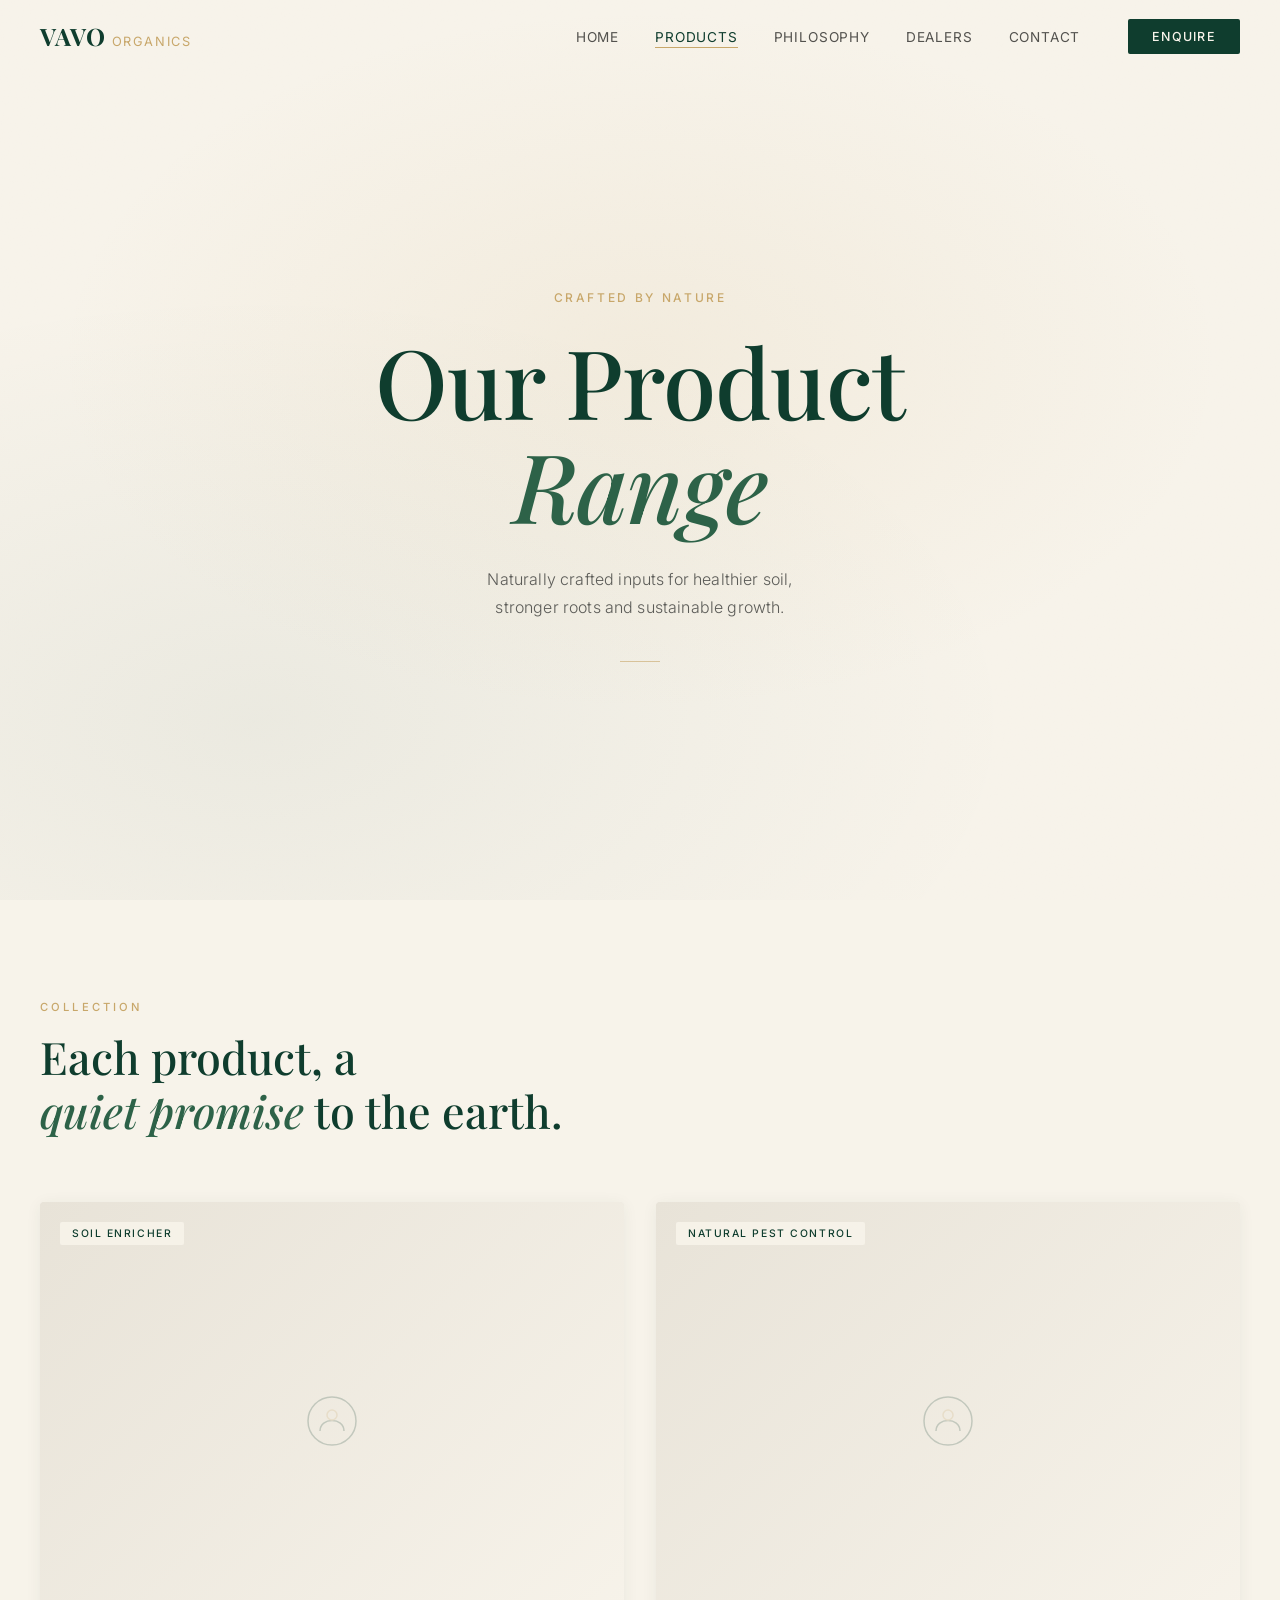
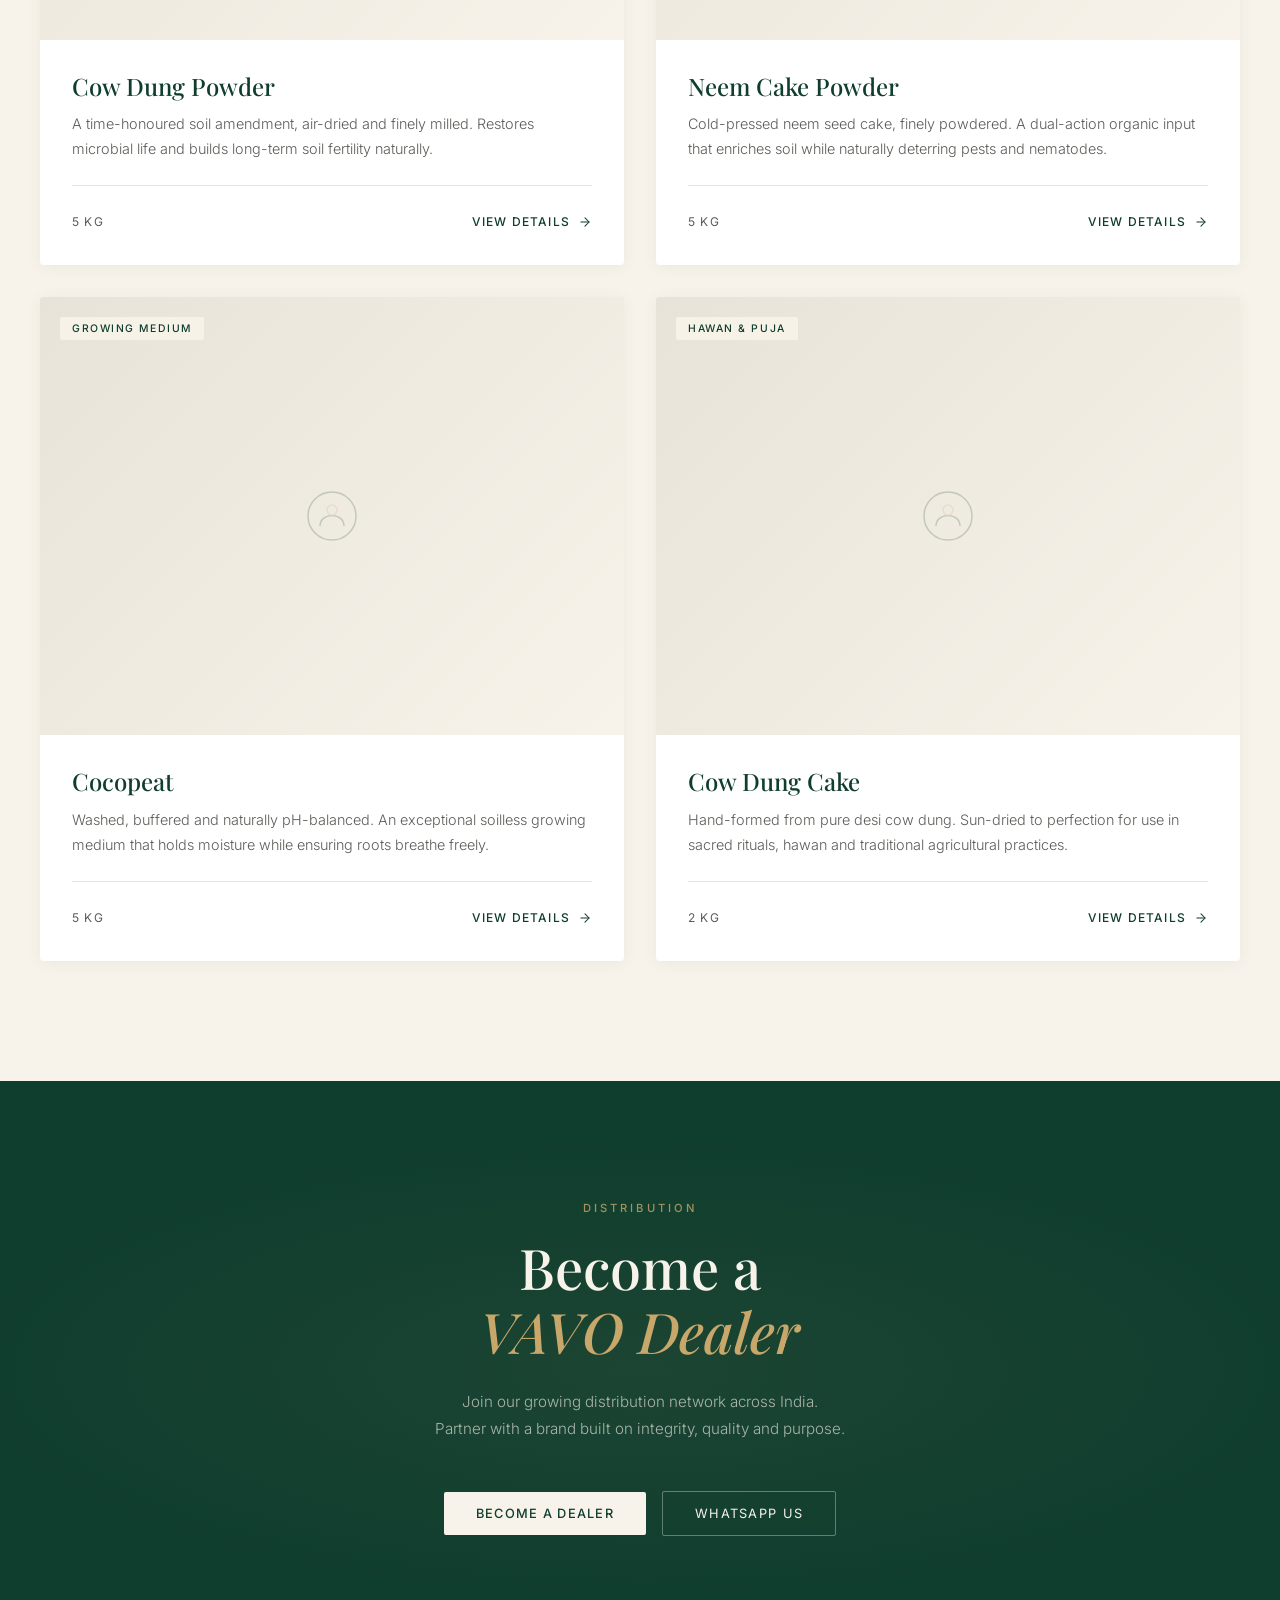
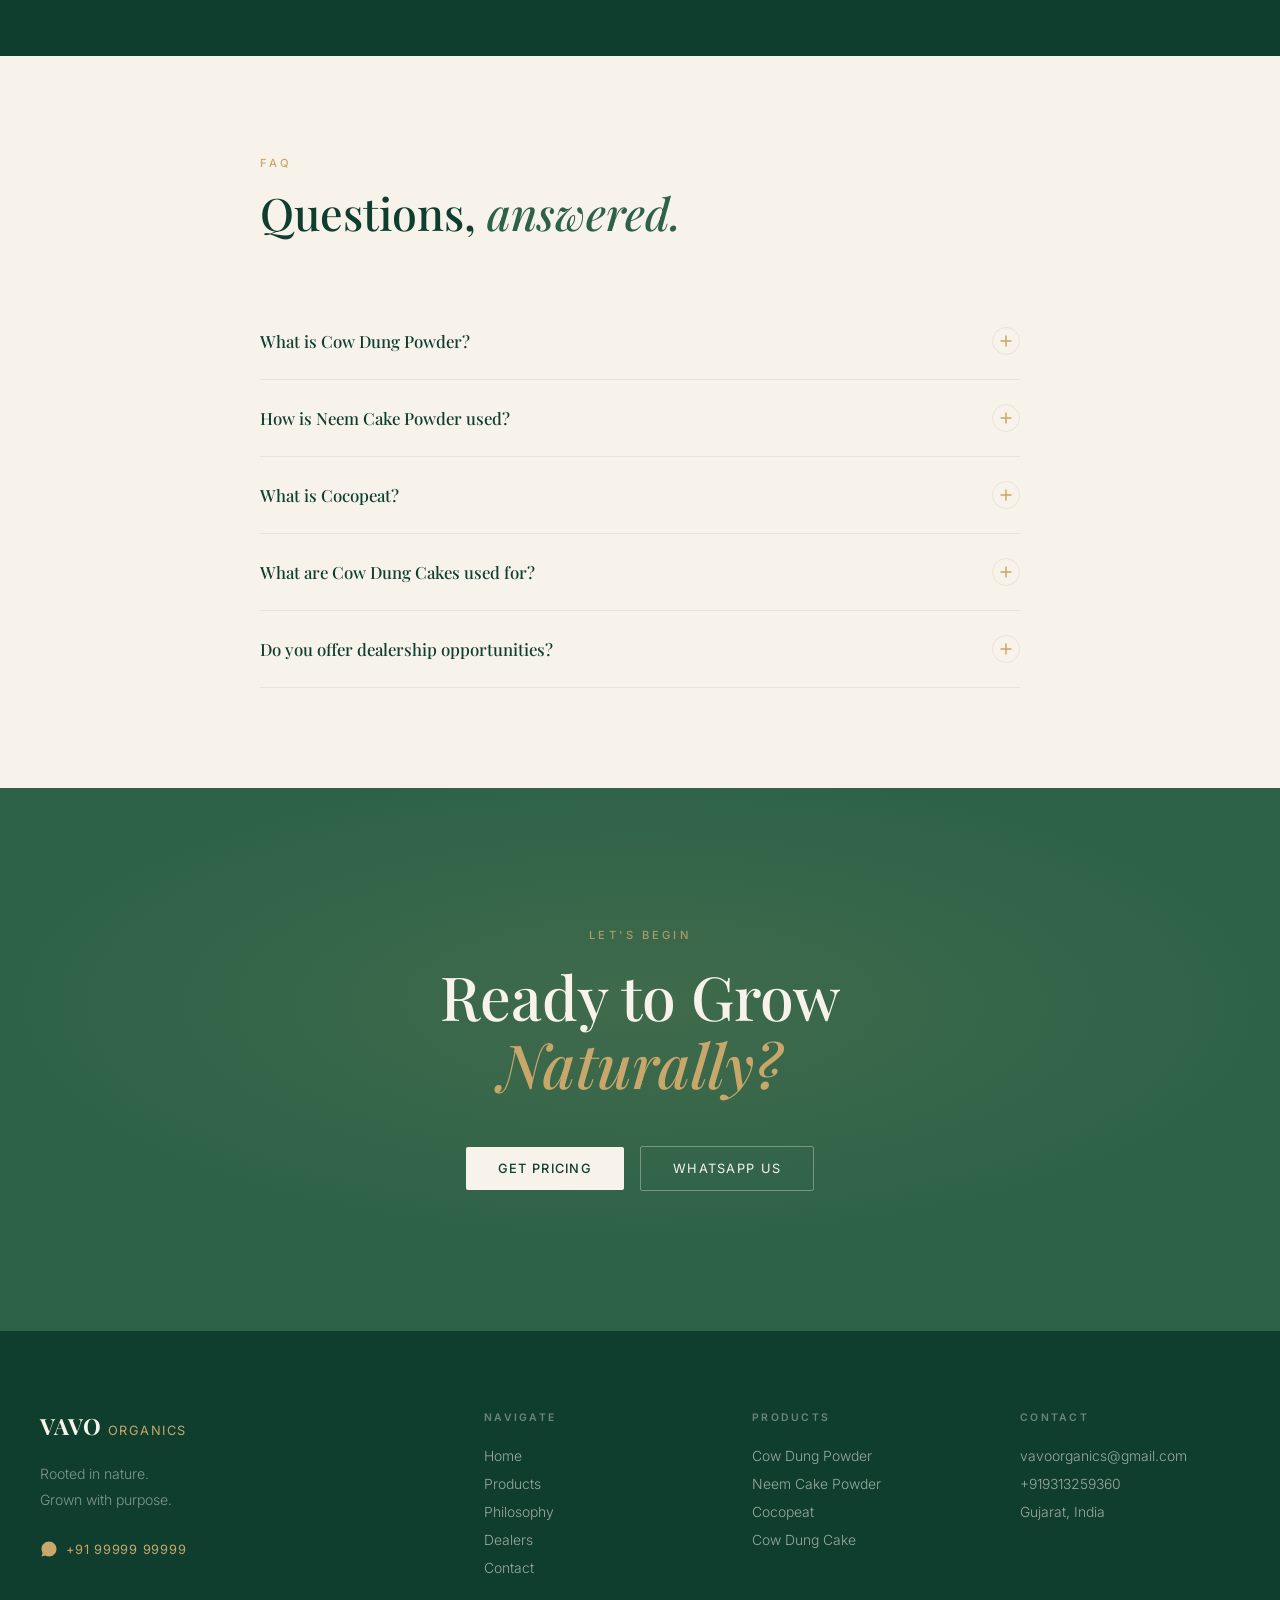
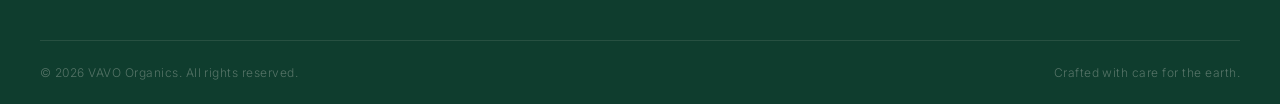
==== commit 0ec70d60: "Update products.html" ====
--- a/products.html
+++ b/products.html
@@ -29,7 +29,7 @@
         <li><a href="index.html#contact" class="nav-link">Contact</a></li>
       </ul>
 
-      <a href="https://wa.me/919999999999?text=Hello%2C%20I%20would%20like%20to%20enquire%20about%20VAVO%20Organics%20products."
+      <a href="https://wa.me/919313259360?text=Hello%2C%20I%20would%20like%20to%20enquire%20about%20VAVO%20Organics%20products."
          class="btn-enquire" target="_blank" rel="noopener">Enquire</a>
 
       <button class="nav-hamburger" id="nav-hamburger" aria-label="Toggle menu">
@@ -135,9 +135,9 @@
       <p class="cta-eyebrow">Let's Begin</p>
       <h2 class="cta-heading">Ready to Grow<br /><em>Naturally?</em></h2>
       <div class="cta-actions">
-        <a href="https://wa.me/919999999999?text=I%20would%20like%20to%20get%20pricing%20for%20VAVO%20Organics%20products."
+        <a href="https://wa.me/919313259360?text=I%20would%20like%20to%20get%20pricing%20for%20VAVO%20Organics%20products."
            class="btn-primary" target="_blank" rel="noopener">Get Pricing</a>
-        <a href="https://wa.me/919999999999" class="btn-ghost" target="_blank" rel="noopener">WhatsApp Us</a>
+        <a href="https://wa.me/919313259360" class="btn-ghost" target="_blank" rel="noopener">WhatsApp Us</a>
       </div>
     </div>
   </section>
@@ -153,7 +153,7 @@
           <span class="logo-organics">Organics</span>
         </a>
         <p class="footer-tagline">Rooted in nature. <br />Grown with purpose.</p>
-        <a href="https://wa.me/919999999999" class="footer-whatsapp" target="_blank" rel="noopener">
+        <a href="https://wa.me/919313259360" class="footer-whatsapp" target="_blank" rel="noopener">
           <svg width="18" height="18" viewBox="0 0 24 24" fill="currentColor"><path d="M17.472 14.382c-.297-.149-1.758-.867-2.03-.967-.273-.099-.471-.148-.67.15-.197.297-.767.966-.94 1.164-.173.199-.347.223-.644.075-.297-.15-1.255-.463-2.39-1.475-.883-.788-1.48-1.761-1.653-2.059-.173-.297-.018-.458.13-.606.134-.133.298-.347.446-.52.149-.174.198-.298.298-.497.099-.198.05-.371-.025-.52-.075-.149-.669-1.612-.916-2.207-.242-.579-.487-.5-.669-.51-.173-.008-.371-.01-.57-.01-.198 0-.52.074-.792.372-.272.297-1.04 1.016-1.04 2.479 0 1.462 1.065 2.875 1.213 3.074.149.198 2.096 3.2 5.077 4.487.709.306 1.262.489 1.694.625.712.227 1.36.195 1.871.118.571-.085 1.758-.719 2.006-1.413.248-.694.248-1.289.173-1.413-.074-.124-.272-.198-.57-.347z"/><path d="M12.004 2.003C6.478 2.003 2.003 6.478 2.003 12.004c0 1.932.535 3.735 1.465 5.275L2 22l4.84-1.45A9.932 9.932 0 0012.004 22c5.526 0 10.001-4.475 10.001-10.001 0-5.527-4.475-10-10.001-10z"/></svg>
           +91 99999 99999
         </a>
@@ -180,14 +180,14 @@
       <div class="footer-col">
         <h4 class="footer-col-title">Contact</h4>
         <ul class="footer-col-links footer-col-links--contact">
-          <li>info@vavoorganics.com</li>
-          <li>+91 99999 99999</li>
+          <li>vavoorganics@gmail.com</li>
+          <li>+919313259360</li>
           <li>Gujarat, India</li>
         </ul>
       </div>
     </div>
     <div class="footer-bottom">
-      <p>&copy; 2025 VAVO Organics. All rights reserved.</p>
+      <p>&copy; 2026 VAVO Organics. All rights reserved.</p>
       <p>Crafted with care for the earth.</p>
     </div>
   </footer>
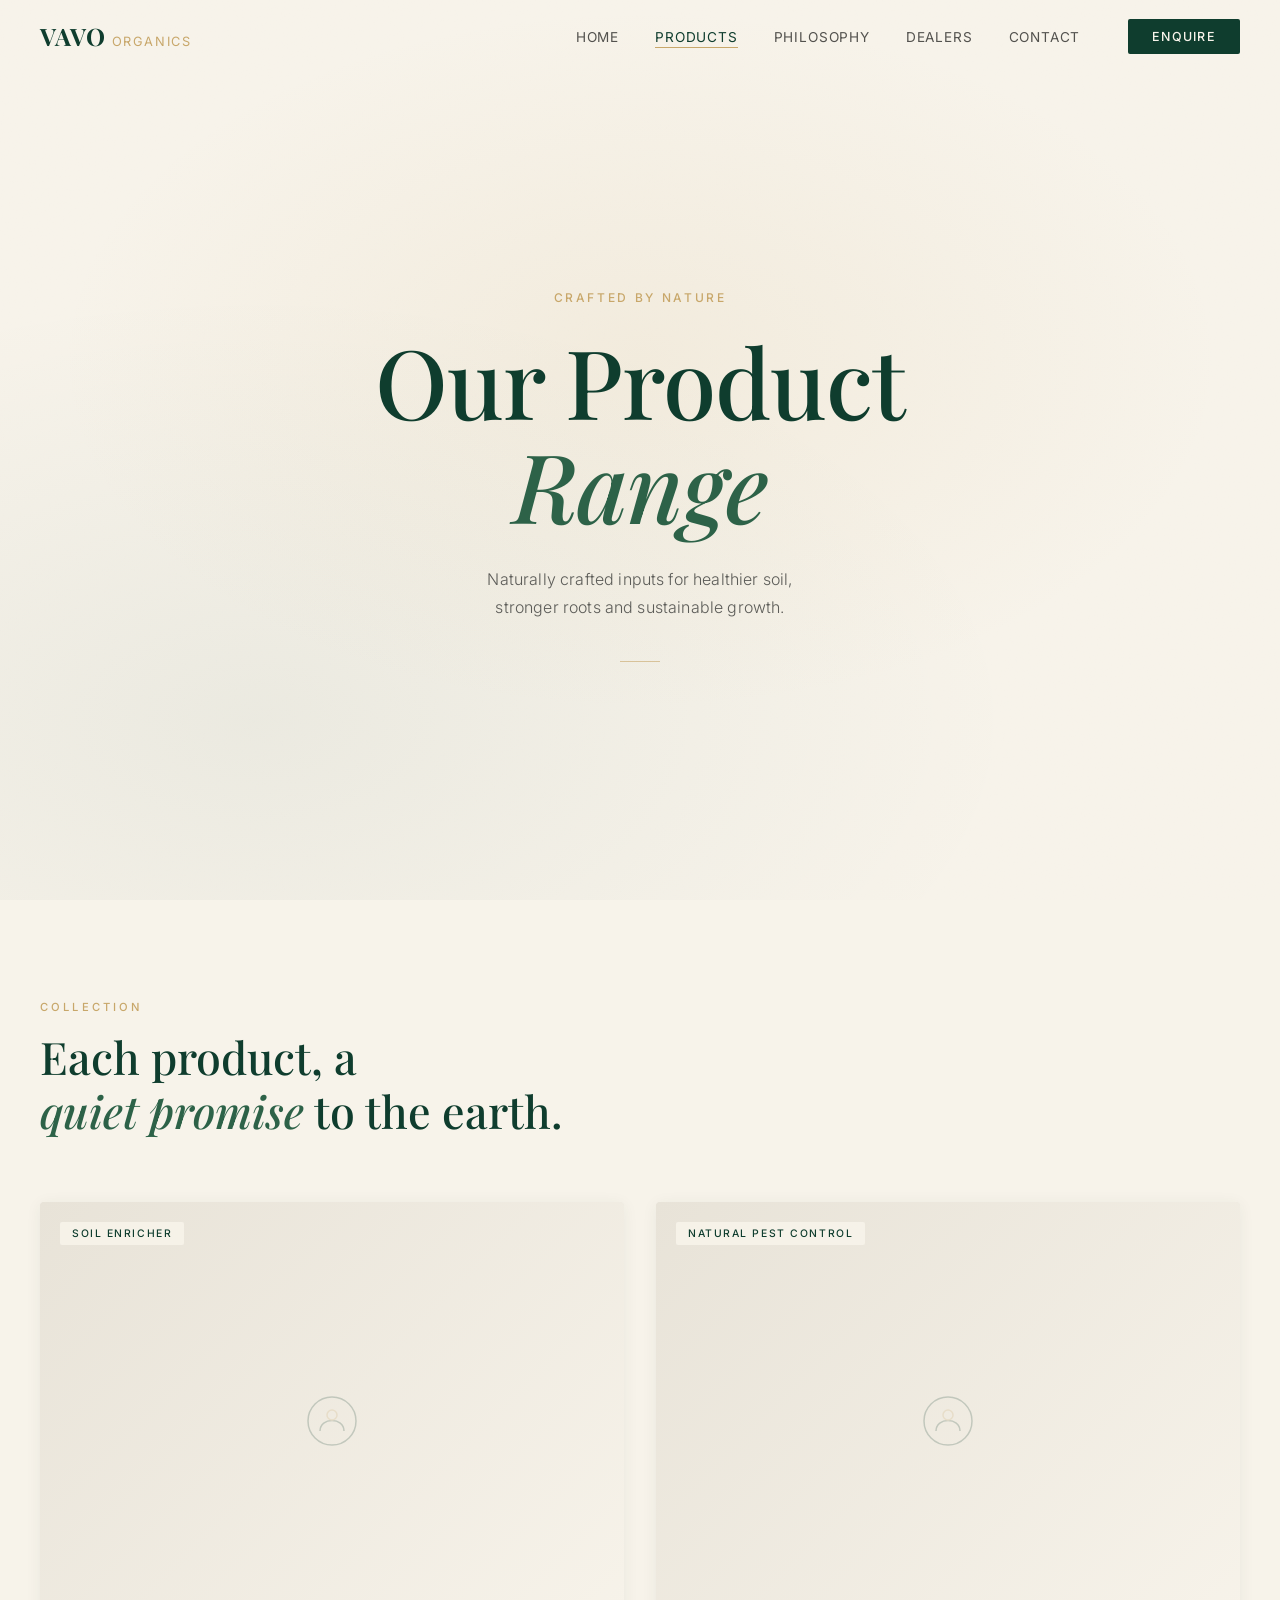
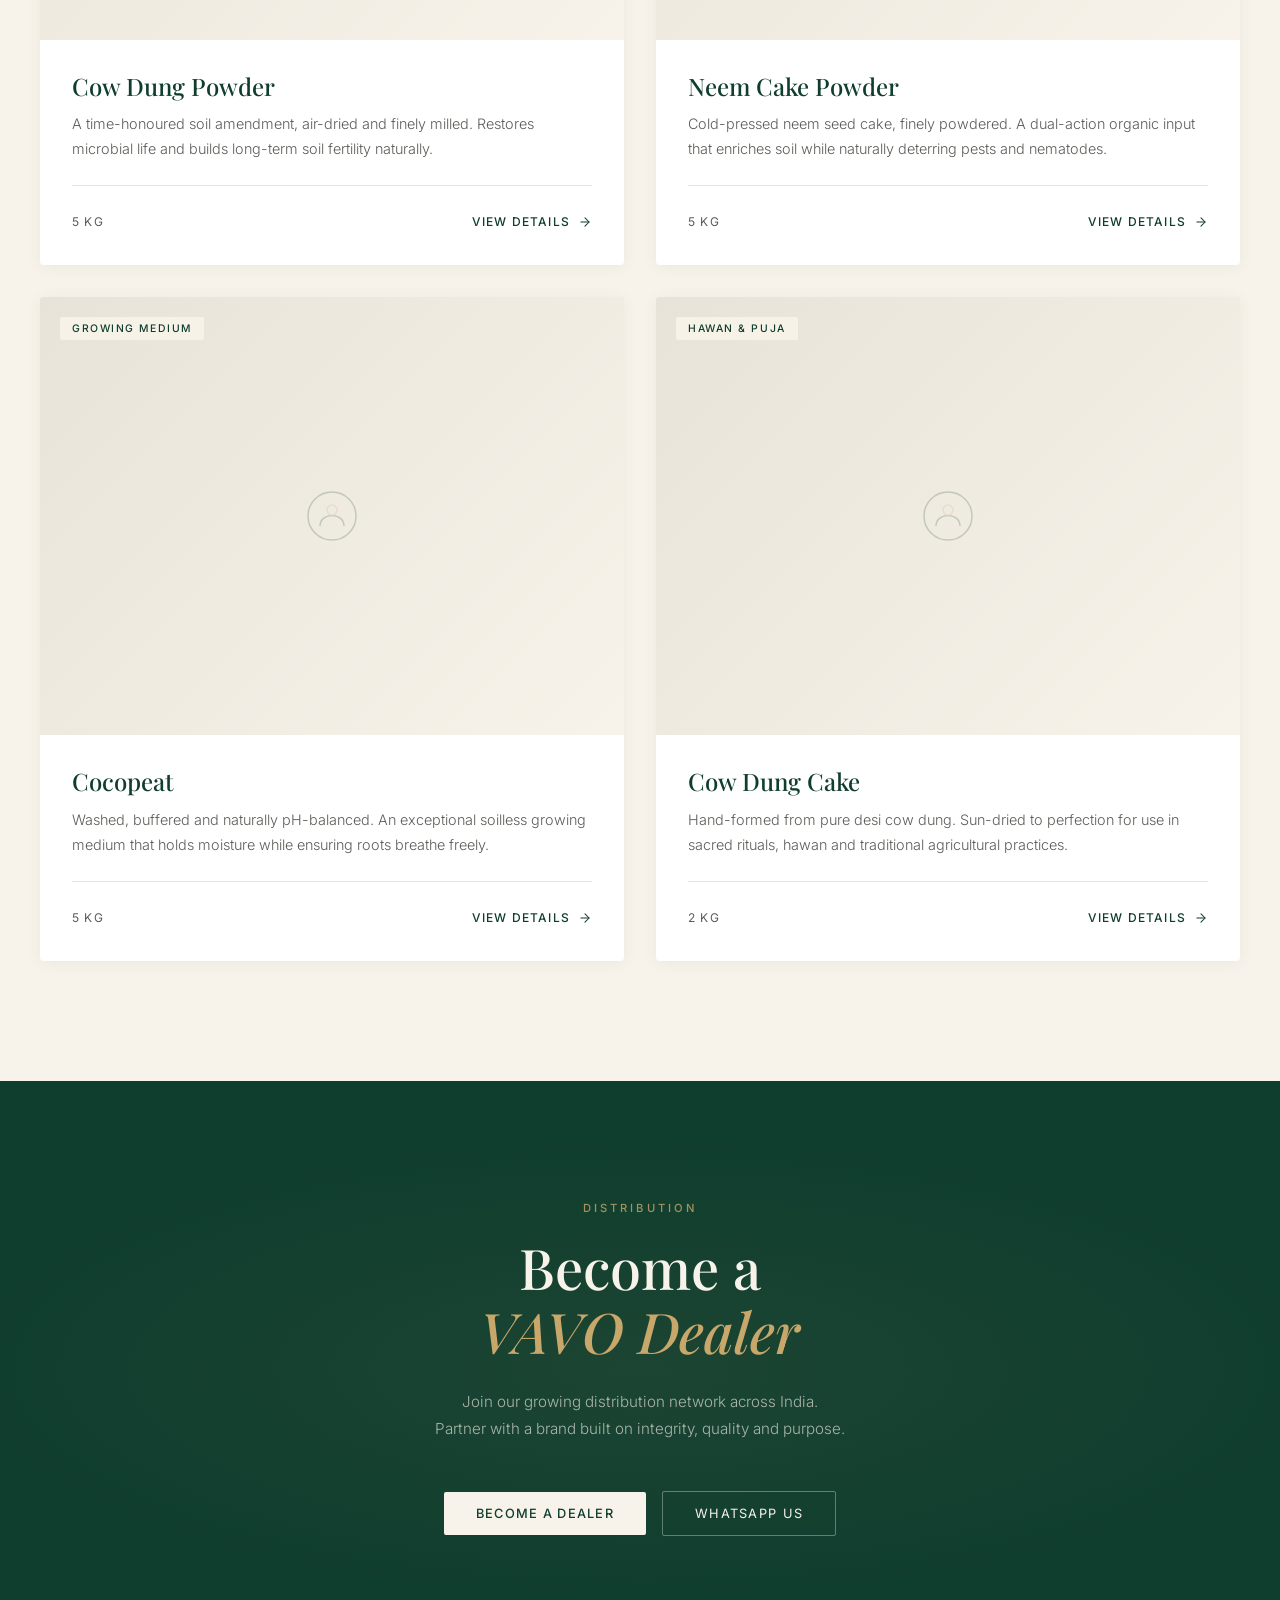
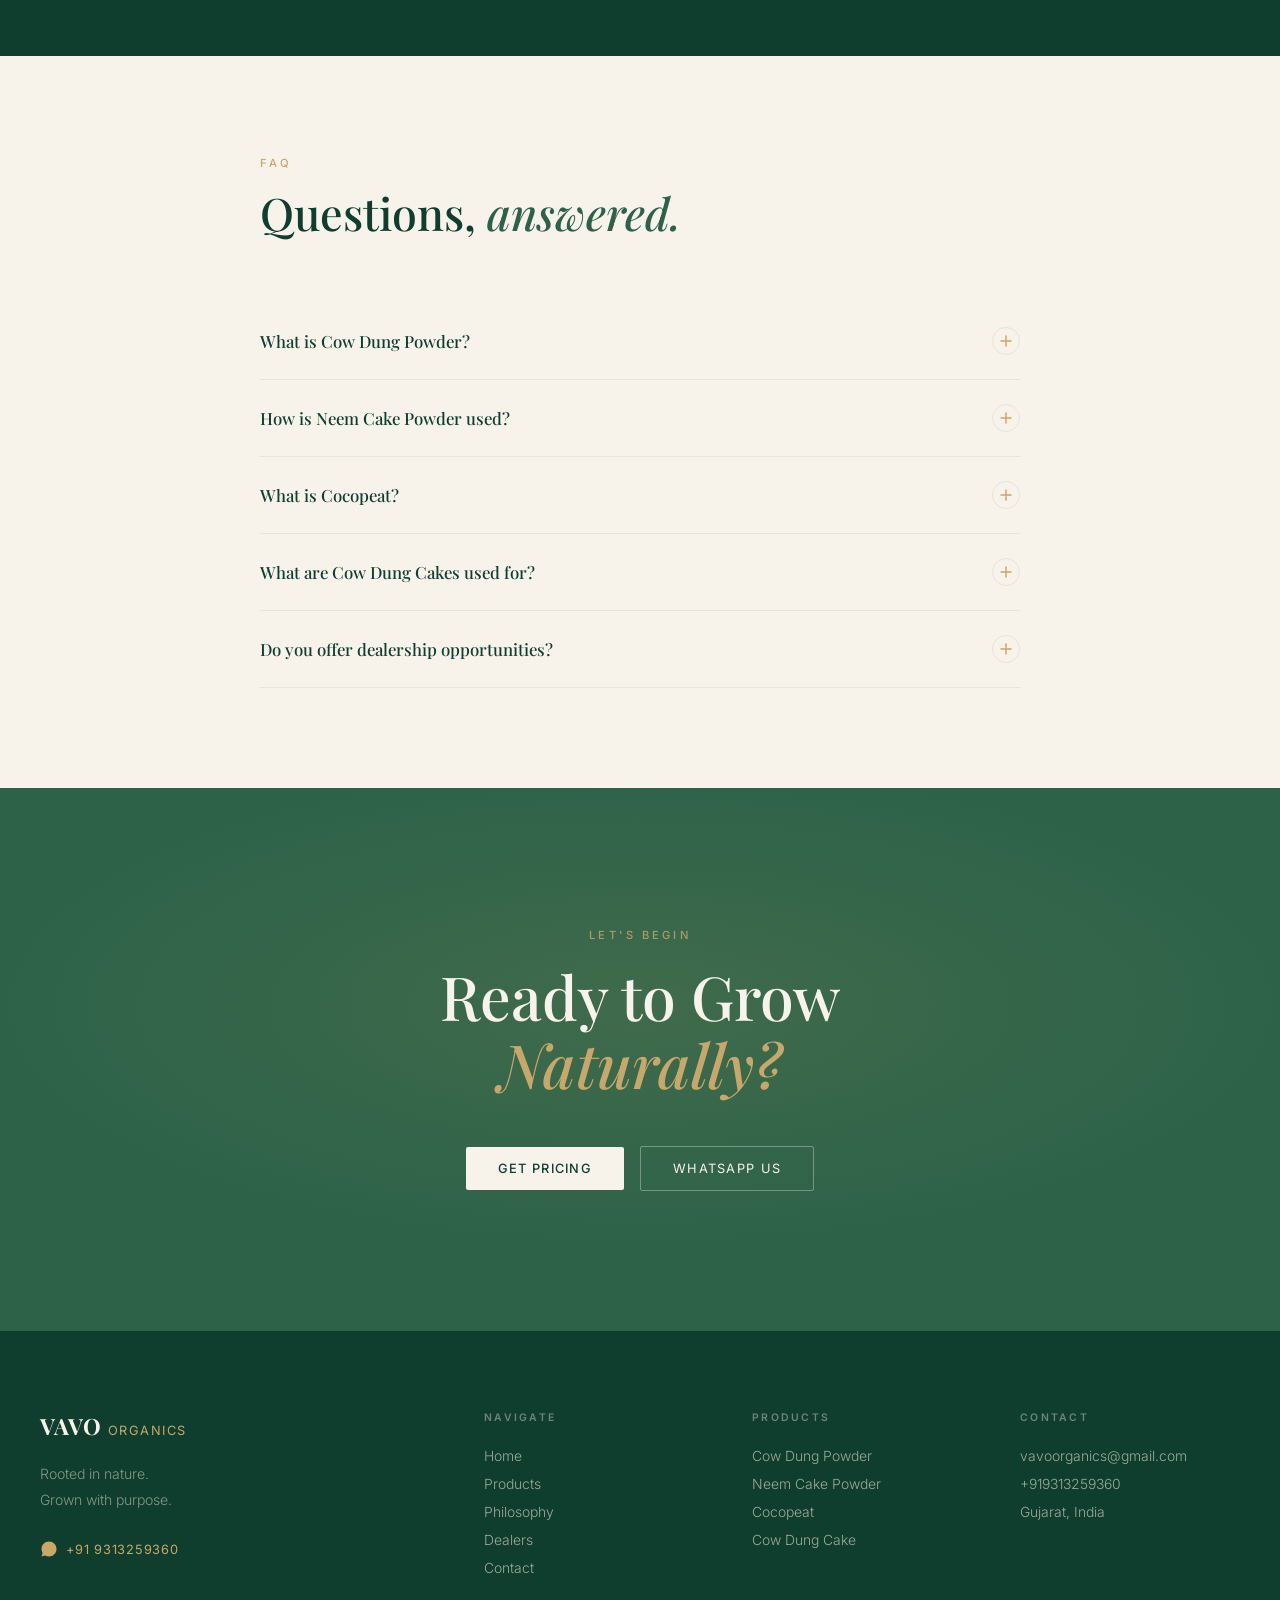
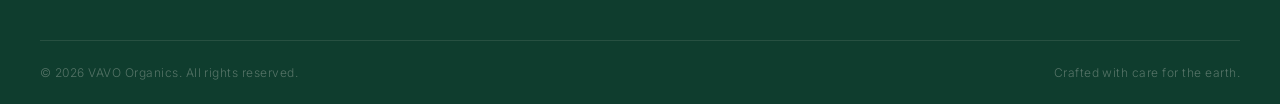
==== commit 0ba50aba: "Update products.html" ====
--- a/products.html
+++ b/products.html
@@ -107,7 +107,7 @@
       <p class="dealer-text">Join our growing distribution network across India.<br />Partner with a brand built on integrity, quality and purpose.</p>
       <div class="dealer-actions">
         <a href="index.html#contact" class="btn-primary">Become a Dealer</a>
-        <a href="https://wa.me/919999999999?text=I%20am%20interested%20in%20becoming%20a%20VAVO%20Organics%20dealer."
+        <a href="https://wa.me/919313259360?text=I%20am%20interested%20in%20becoming%20a%20VAVO%20Organics%20dealer."
            class="btn-ghost" target="_blank" rel="noopener">WhatsApp Us</a>
       </div>
     </div>
@@ -155,7 +155,7 @@
         <p class="footer-tagline">Rooted in nature. <br />Grown with purpose.</p>
         <a href="https://wa.me/919313259360" class="footer-whatsapp" target="_blank" rel="noopener">
           <svg width="18" height="18" viewBox="0 0 24 24" fill="currentColor"><path d="M17.472 14.382c-.297-.149-1.758-.867-2.03-.967-.273-.099-.471-.148-.67.15-.197.297-.767.966-.94 1.164-.173.199-.347.223-.644.075-.297-.15-1.255-.463-2.39-1.475-.883-.788-1.48-1.761-1.653-2.059-.173-.297-.018-.458.13-.606.134-.133.298-.347.446-.52.149-.174.198-.298.298-.497.099-.198.05-.371-.025-.52-.075-.149-.669-1.612-.916-2.207-.242-.579-.487-.5-.669-.51-.173-.008-.371-.01-.57-.01-.198 0-.52.074-.792.372-.272.297-1.04 1.016-1.04 2.479 0 1.462 1.065 2.875 1.213 3.074.149.198 2.096 3.2 5.077 4.487.709.306 1.262.489 1.694.625.712.227 1.36.195 1.871.118.571-.085 1.758-.719 2.006-1.413.248-.694.248-1.289.173-1.413-.074-.124-.272-.198-.57-.347z"/><path d="M12.004 2.003C6.478 2.003 2.003 6.478 2.003 12.004c0 1.932.535 3.735 1.465 5.275L2 22l4.84-1.45A9.932 9.932 0 0012.004 22c5.526 0 10.001-4.475 10.001-10.001 0-5.527-4.475-10-10.001-10z"/></svg>
-          +91 99999 99999
+          +91 9313259360
         </a>
       </div>
       <div class="footer-col">
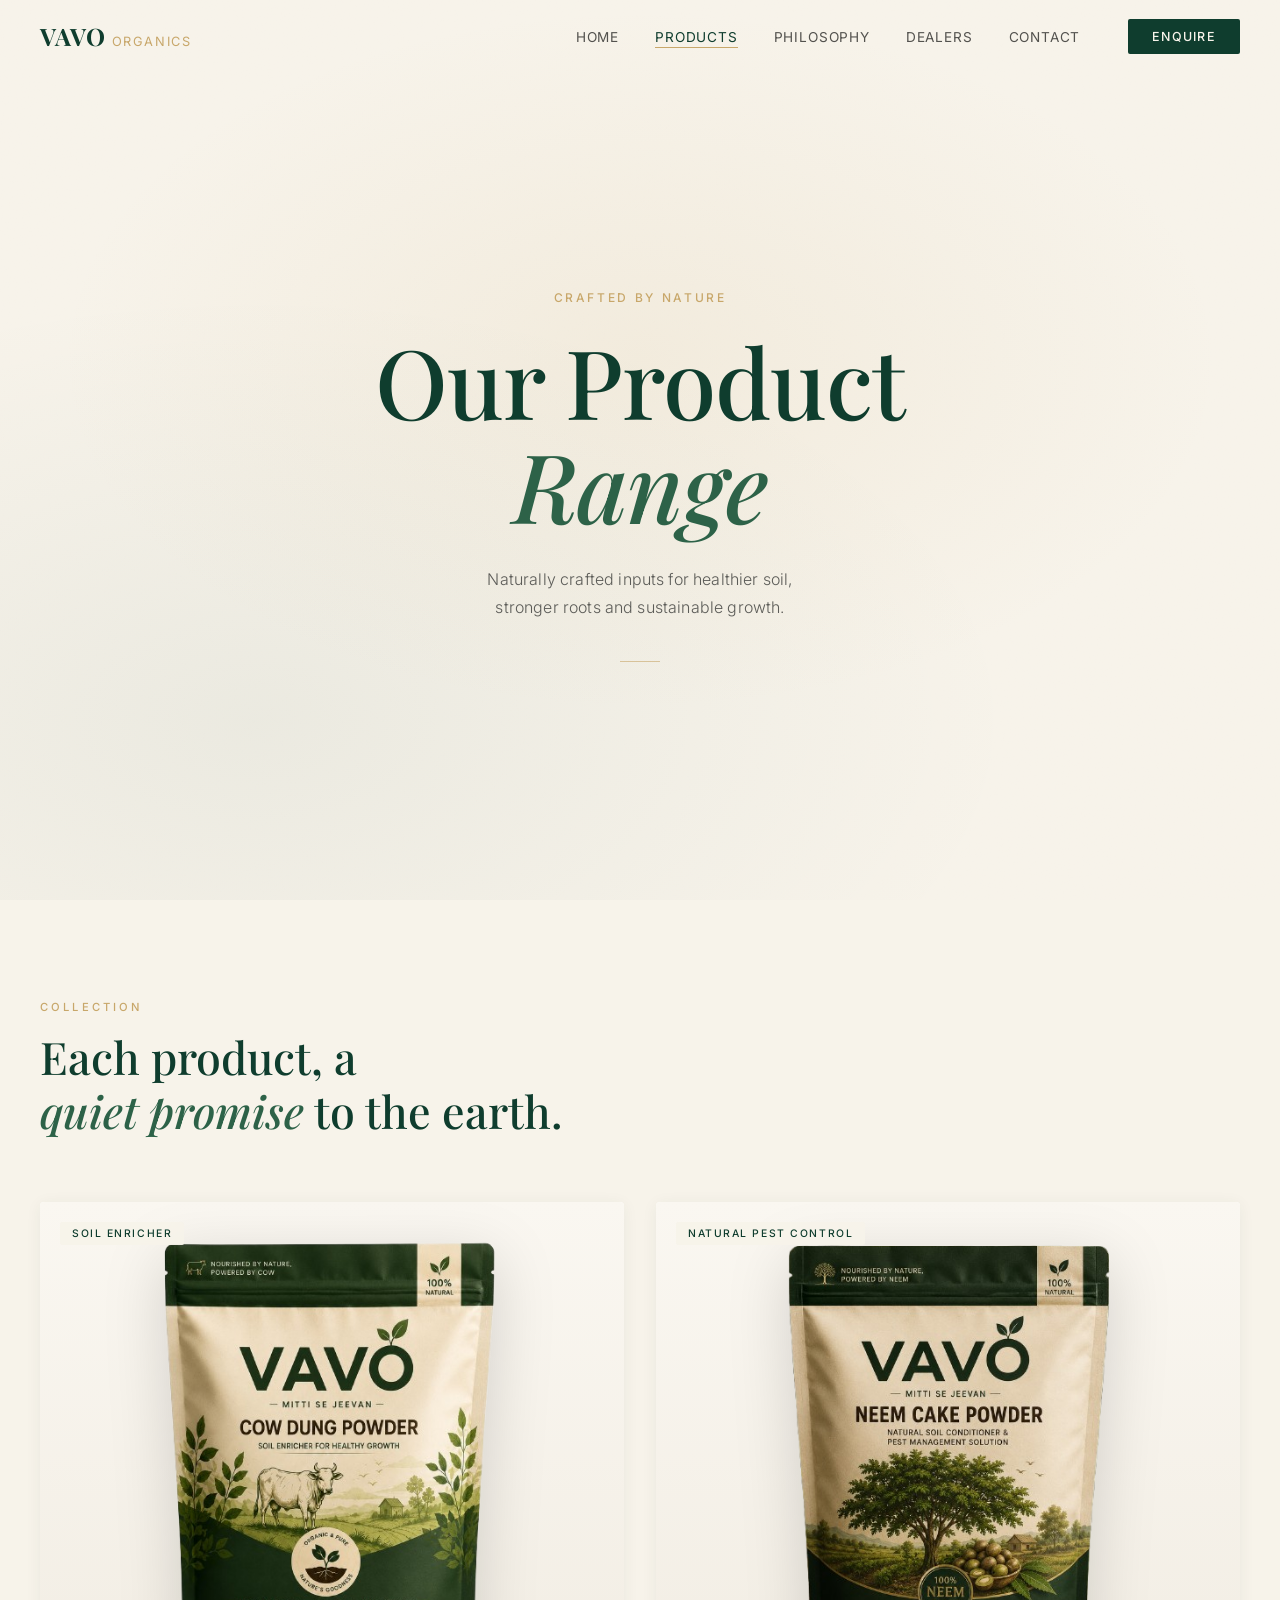
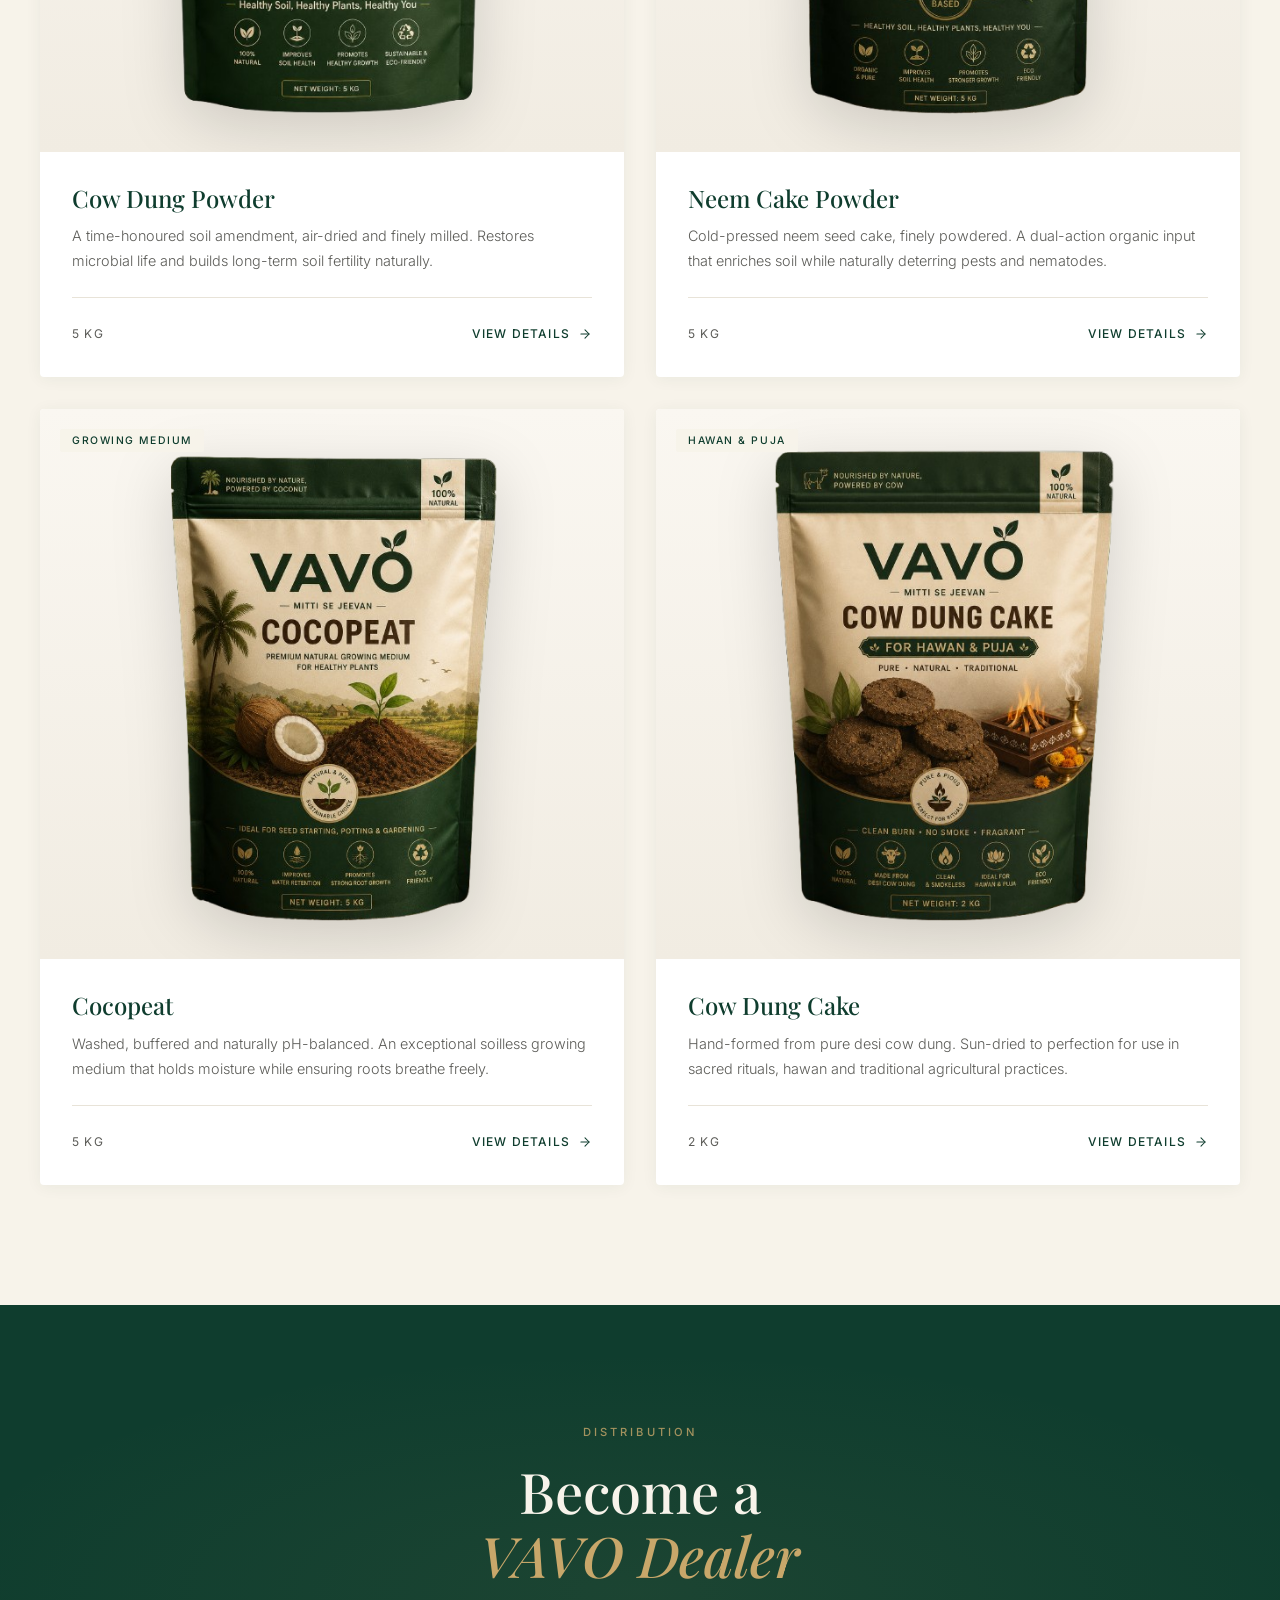
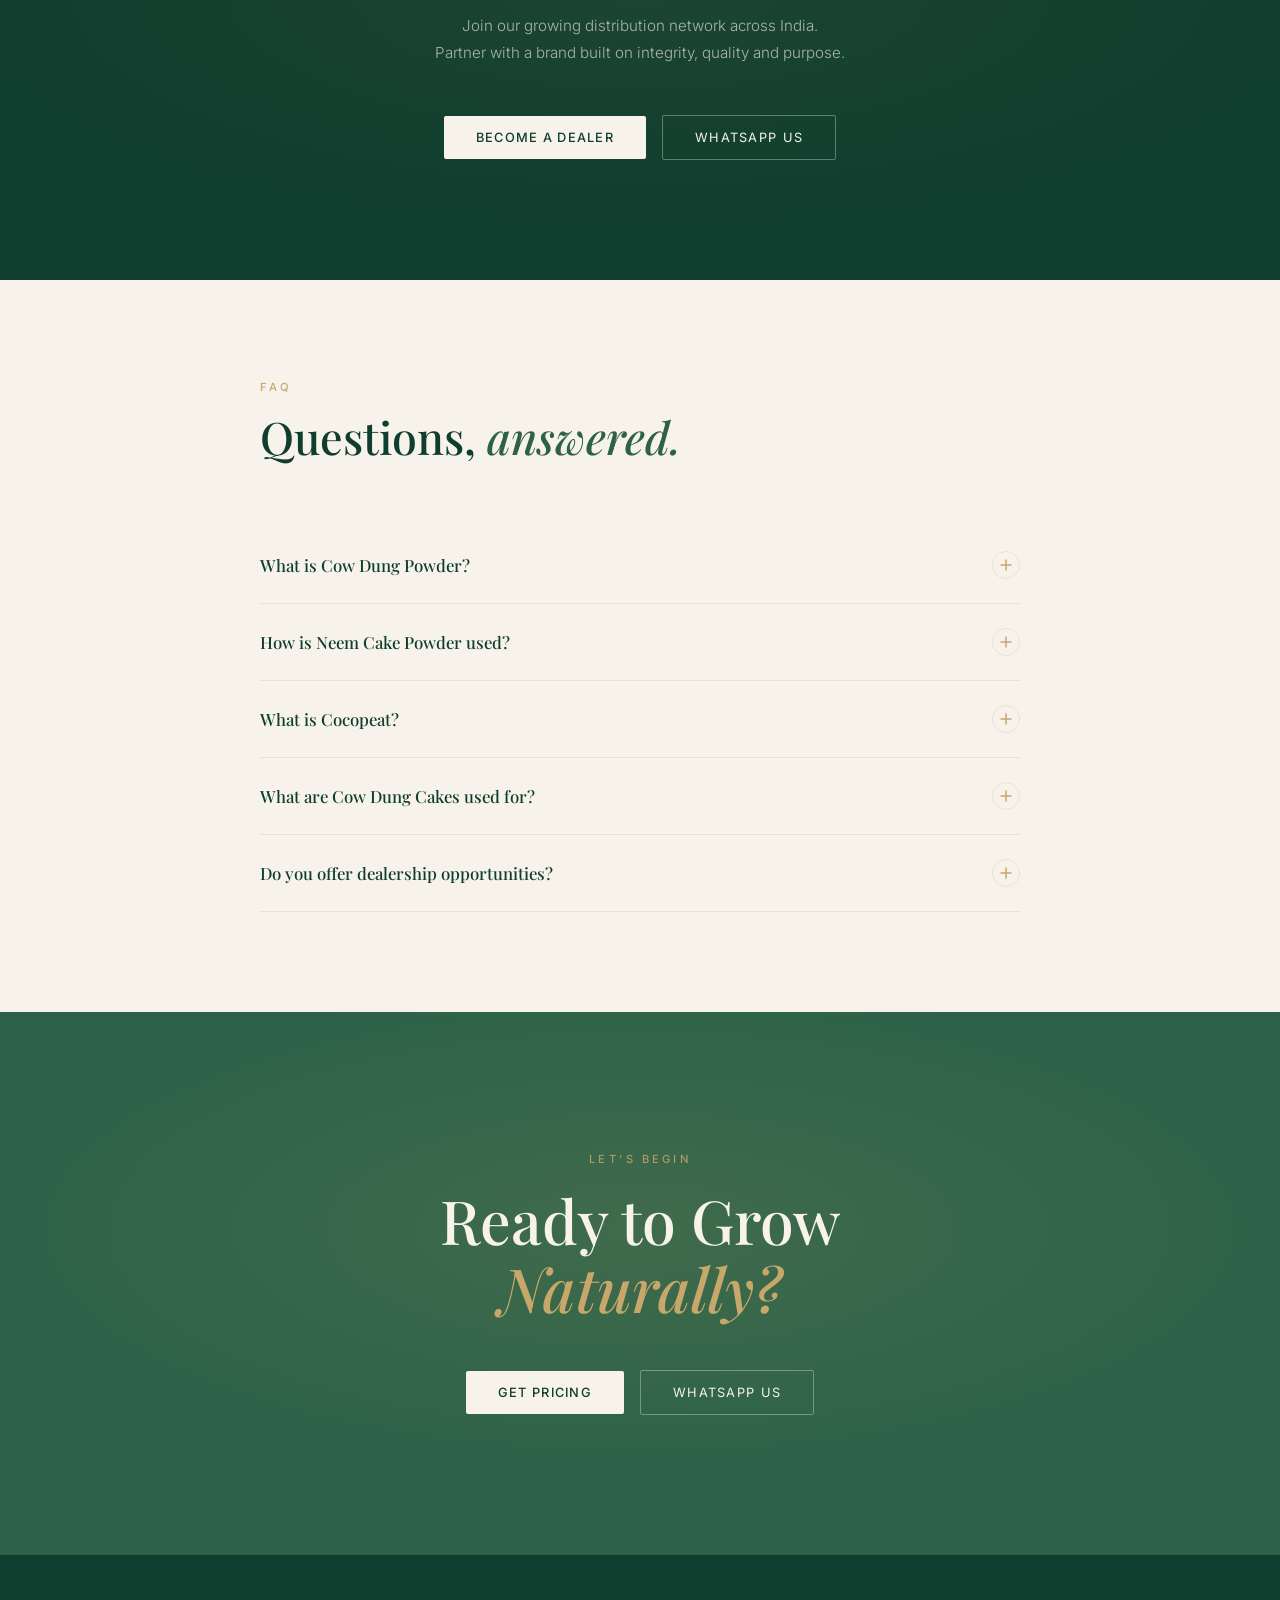
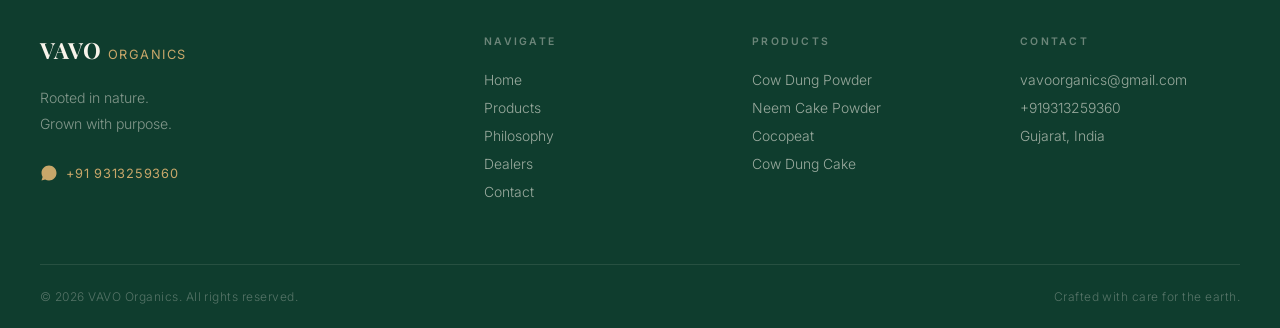
==== commit b8f1436e: "Update products.html" ====
--- a/products.html
+++ b/products.html
@@ -4,6 +4,11 @@
   <meta charset="UTF-8" />
   <meta name="viewport" content="width=device-width, initial-scale=1.0" />
   <title>Our Products — VAVO Organics</title>
+  <link rel="icon" type="image/x-icon" href="favicon.ico">
+
+<link rel="icon" type="image/png" sizes="32x32" href="favicon-32x32.png">
+
+<link rel="icon" type="image/png" sizes="16x16" href="favicon-16x16.png">
   <link rel="preconnect" href="https://fonts.googleapis.com" />
   <link rel="preconnect" href="https://fonts.gstatic.com" crossorigin />
   <link href="https://fonts.googleapis.com/css2?family=Playfair+Display:ital,wght@0,400;0,500;0,600;0,700;1,400;1,500&family=Inter:wght@300;400;500;600&display=swap" rel="stylesheet" />
--- a/products.css
+++ b/products.css
@@ -334,14 +334,25 @@
 }
 .card-image-wrap {
   position: relative;
-  aspect-ratio: 4/3;
+  height: 550px;
+  background: linear-gradient(
+    180deg,
+    #faf7f1 0%,
+    #f1ece2 100%
+  );
+  display: flex;
+  align-items: center;
+  justify-content: center;
+  padding: 30px;
   overflow: hidden;
-  background: var(--mist);
-}
+}
+
 .card-image {
-  width: 100%; height: 100%;
-  object-fit: cover;
-  transition: transform 0.7s var(--ease-luxury);
+  width: auto;
+  height: 100%;
+  max-width: 100%;
+  object-fit: contain;
+  filter: drop-shadow(0 15px 30px rgba(0,0,0,0.15));
 }
 .product-card:hover .card-image {
   transform: scale(1.04);
@@ -497,8 +508,9 @@
   border-radius: 6px 0 0 6px;
 }
 .modal-image {
-  width: 100%; height: 100%;
-  object-fit: cover;
+  width: 100%;
+  height: 100%;
+  object-fit: contain;
 }
 .modal-badge {
   position: absolute;
